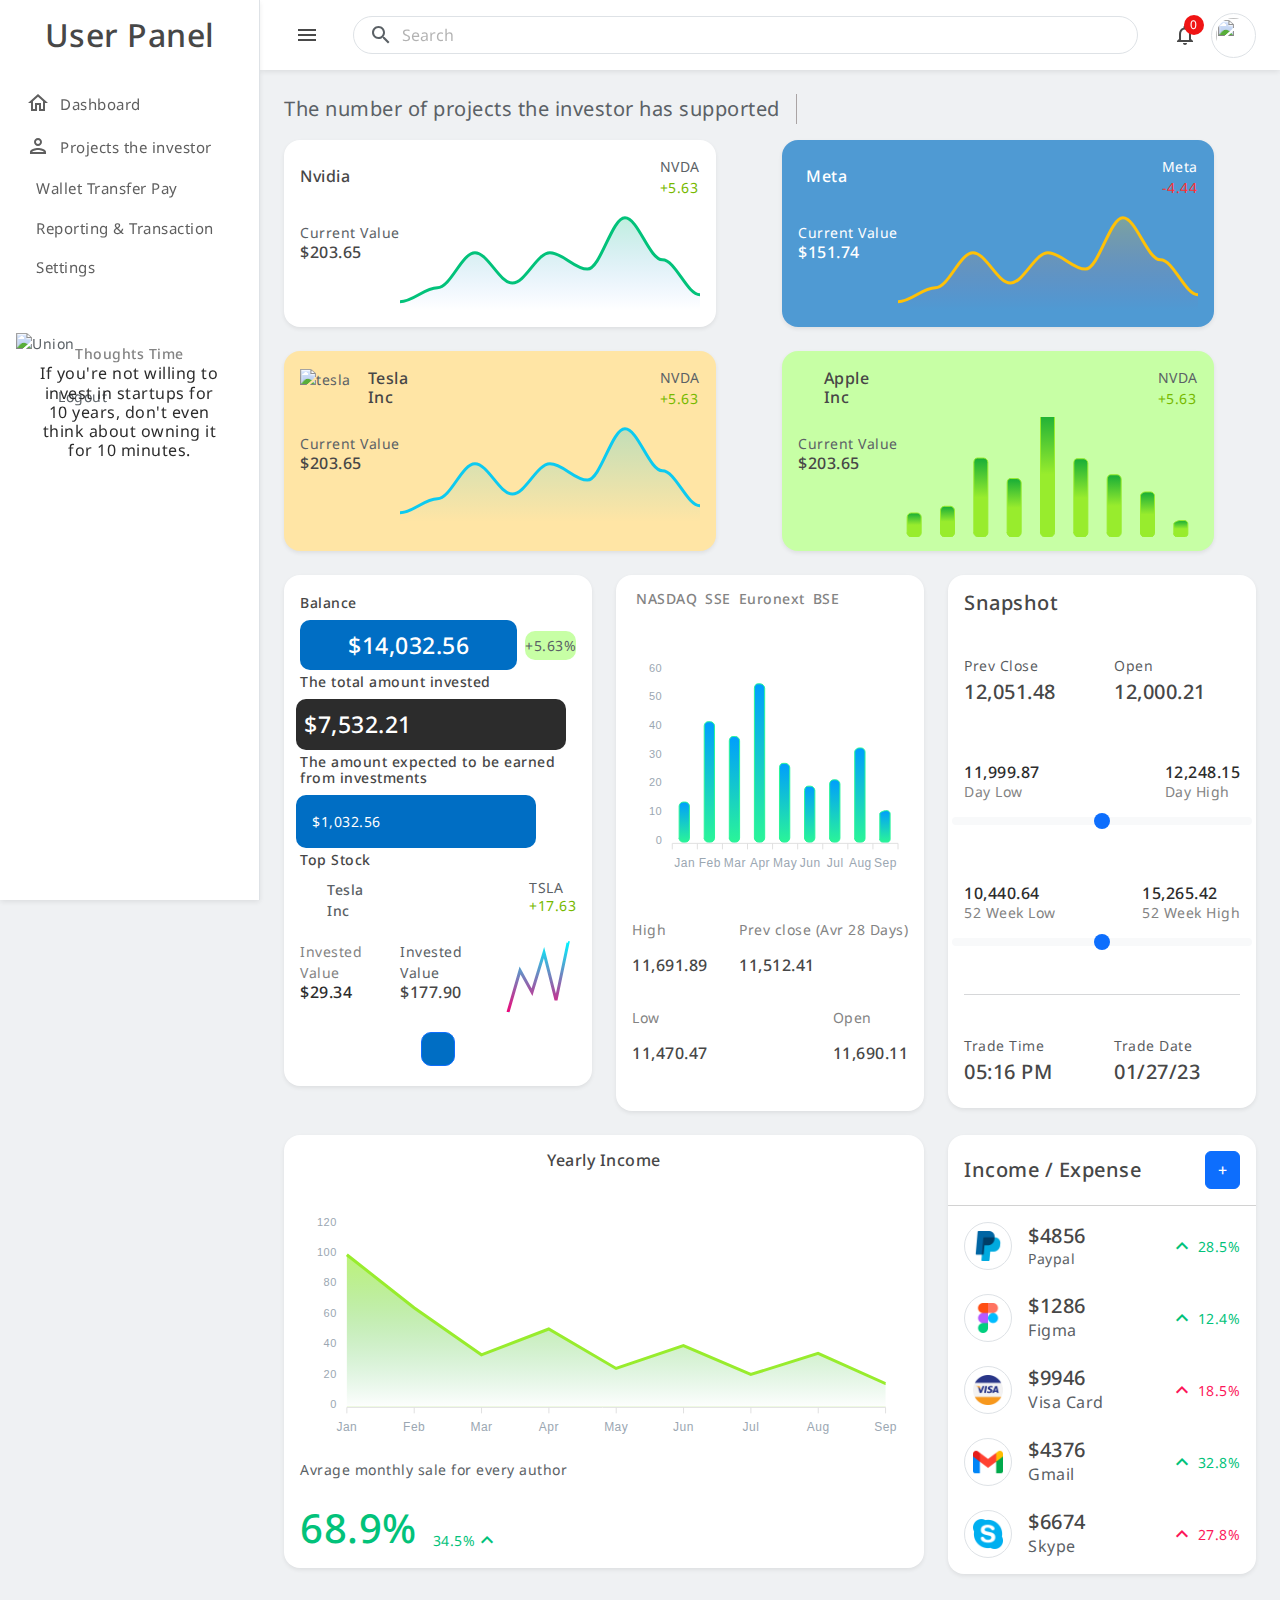
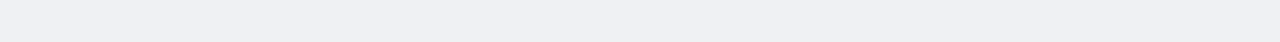
==== dash.html @ e743092b "3 pages dashbord" ====
<!doctype html>
<html lang="en" data-bs-theme="blue-theme">

<head>
  <meta charset="utf-8">
  <meta name="viewport" content="width=device-width, initial-scale=1">
  <title>Sama Bus</title>
  <!--favicon-->
  <link rel="icon" href="assets/images/sama.png" type="image/png">
  <!-- loader-->
  <link href="assets/css/pace.min.css" rel="stylesheet">
  <script src="assets/js/pace.min.js"></script>

  <!--plugins-->
  <link href="assets/plugins/perfect-scrollbar/css/perfect-scrollbar.css" rel="stylesheet">
  <link rel="stylesheet" type="text/css" href="assets/plugins/metismenu/metisMenu.min.css">
  <link rel="stylesheet" type="text/css" href="assets/plugins/metismenu/mm-vertical.css">
  <link rel="stylesheet" type="text/css" href="assets/plugins/simplebar/css/simplebar.css">
  <!--bootstrap css-->
  <link href="assets/css/bootstrap.min.css" rel="stylesheet">
  <link href="https://fonts.googleapis.com/css2?family=Noto+Sans:wght@300;400;500;600&display=swap" rel="stylesheet">
  <link href="https://fonts.googleapis.com/css?family=Material+Icons+Outlined" rel="stylesheet">
  <link rel="stylesheet" href="https://cdnjs.cloudflare.com/ajax/libs/font-awesome/6.7.1/css/all.min.css"
    integrity="sha512-5Hs3dF2AEPkpNAR7UiOHba+lRSJNeM2ECkwxUIxC1Q/FLycGTbNapWXB4tP889k5T5Ju8fs4b1P5z/iB4nMfSQ=="
    crossorigin="anonymous" referrerpolicy="no-referrer" />
 
    <!--main css-->
  <link href="assets/css/bootstrap-extended.css" rel="stylesheet">
  <link href="sass/main.css" rel="stylesheet">
  <link href="sass/dark-theme.css" rel="stylesheet">
  <link href="sass/semi-dark.css" rel="stylesheet">
  <link href="sass/bordered-theme.css" rel="stylesheet">
  <link href="sass/responsive.css" rel="stylesheet">
  <link rel="stylesheet" href="css/dash.css">

</head>

<body>

  <!--start header-->
  <header class="top-header">
    <nav class="navbar navbar-expand align-items-center gap-4">
      <div class="btn-toggle">
        <a href="javascript:;"><i class="material-icons-outlined">menu</i></a>
      </div>
      <div class="search-bar flex-grow-1">
        <div class="position-relative">
          <input class="form-control rounded-5 px-5 search-control d-lg-block d-none" type="text" placeholder="Search">
          <span
            class="material-icons-outlined position-absolute d-lg-block d-none ms-3 translate-middle-y start-0 top-50">search</span>
          <span
            class="material-icons-outlined position-absolute me-3 translate-middle-y end-0 top-50 search-close">close</span>
          <div class="search-popup p-3">
            <div class="card rounded-4 overflow-hidden">
              <div class="card-header d-lg-none">
                <div class="position-relative">
                  <input class="form-control rounded-5 px-5 mobile-search-control" type="text" placeholder="Search">
                  <span
                    class="material-icons-outlined position-absolute ms-3 translate-middle-y start-0 top-50">search</span>
                  <span
                    class="material-icons-outlined position-absolute me-3 translate-middle-y end-0 top-50 mobile-search-close">close</span>
                </div>
              </div>
              <div class="card-body search-content">
                <p class="search-title">Recent Searches</p>
                <div class="d-flex align-items-start flex-wrap gap-2 kewords-wrapper">
                  <a href="javascript:;" class="kewords"><span>Angular Template</span><i
                      class="material-icons-outlined fs-6">search</i></a>
                  <a href="javascript:;" class="kewords"><span>Dashboard</span><i
                      class="material-icons-outlined fs-6">search</i></a>
                  <a href="javascript:;" class="kewords"><span>Admin Template</span><i
                      class="material-icons-outlined fs-6">search</i></a>
                  <a href="javascript:;" class="kewords"><span>Bootstrap 5 Admin</span><i
                      class="material-icons-outlined fs-6">search</i></a>
                  <a href="javascript:;" class="kewords"><span>Html eCommerce</span><i
                      class="material-icons-outlined fs-6">search</i></a>
                  <a href="javascript:;" class="kewords"><span>Sass</span><i
                      class="material-icons-outlined fs-6">search</i></a>
                  <a href="javascript:;" class="kewords"><span>laravel 9</span><i
                      class="material-icons-outlined fs-6">search</i></a>
                </div>
                <hr>
                <p class="search-title">Tutorials</p>
                <div class="search-list d-flex flex-column gap-2">
                  <div class="search-list-item d-flex align-items-center gap-3">
                    <div class="list-icon">
                      <i class="material-icons-outlined fs-5">play_circle</i>
                    </div>
                    <div class="">
                      <h5 class="mb-0 search-list-title ">Wordpress Tutorials</h5>
                    </div>
                  </div>
                  <div class="search-list-item d-flex align-items-center gap-3">
                    <div class="list-icon">
                      <i class="material-icons-outlined fs-5">shopping_basket</i>
                    </div>
                    <div class="">
                      <h5 class="mb-0 search-list-title">eCommerce Website Tutorials</h5>
                    </div>
                  </div>

                  <div class="search-list-item d-flex align-items-center gap-3">
                    <div class="list-icon">
                      <i class="material-icons-outlined fs-5">laptop</i>
                    </div>
                    <div class="">
                      <h5 class="mb-0 search-list-title">Responsive Design</h5>
                    </div>
                  </div>
                </div>

                <hr>
                <p class="search-title">Members</p>

                <div class="search-list d-flex flex-column gap-2">
                  <div class="search-list-item d-flex align-items-center gap-3">
                    <div class="memmber-img">
                      <img src="assets/images/avatars/01.png" width="32" height="32" class="rounded-circle" alt="">
                    </div>
                    <div class="">
                      <h5 class="mb-0 search-list-title ">Andrew Stark</h5>
                    </div>
                  </div>

                  <div class="search-list-item d-flex align-items-center gap-3">
                    <div class="memmber-img">
                      <img src="assets/images/avatars/02.png" width="32" height="32" class="rounded-circle" alt="">
                    </div>
                    <div class="">
                      <h5 class="mb-0 search-list-title ">Snetro Jhonia</h5>
                    </div>
                  </div>

                  <div class="search-list-item d-flex align-items-center gap-3">
                    <div class="memmber-img">
                      <img src="assets/images/avatars/03.png" width="32" height="32" class="rounded-circle" alt="">
                    </div>
                    <div class="">
                      <h5 class="mb-0 search-list-title">Michle Clark</h5>
                    </div>
                  </div>

                </div>
              </div>
              <div class="card-footer text-center bg-transparent">
                <a href="javascript:;" class="btn w-100">See All Search Results</a>
              </div>
            </div>
          </div>
        </div>
      </div>
      <ul class="navbar-nav gap-1 nav-right-links align-items-center">
        <li class="nav-item d-lg-none mobile-search-btn">
          <a class="nav-link" href="javascript:;"><i class="material-icons-outlined">search</i></a>
        </li>

        <li class="nav-item dropdown">
          <a class="nav-link dropdown-toggle dropdown-toggle-nocaret position-relative" data-bs-auto-close="outside"
            data-bs-toggle="dropdown" href="javascript:;"><i class="material-icons-outlined">notifications</i>
            <span class="badge-notify">0</span>
          </a>
          <div class="dropdown-menu dropdown-notify dropdown-menu-end shadow">
            <div class="px-3 py-1 d-flex align-items-center justify-content-between border-bottom">
              <h5 class="notiy-title mb-0">Notifications</h5>
              <div class="dropdown">
                <button class="btn btn-secondary dropdown-toggle dropdown-toggle-nocaret option" type="button"
                  data-bs-toggle="dropdown" aria-expanded="false">
                  <span class="material-icons-outlined">
                    more_vert
                  </span>
                </button>
                <div class="dropdown-menu dropdown-option dropdown-menu-end shadow">
                  <div><a class="dropdown-item d-flex align-items-center gap-2 py-2" href="javascript:;"><i
                        class="material-icons-outlined fs-6">inventory_2</i>Archive All</a></div>
                  <div><a class="dropdown-item d-flex align-items-center gap-2 py-2" href="javascript:;"><i
                        class="material-icons-outlined fs-6">done_all</i>Mark all as read</a></div>
                  <div><a class="dropdown-item d-flex align-items-center gap-2 py-2" href="javascript:;"><i
                        class="material-icons-outlined fs-6">mic_off</i>Disable Notifications</a></div>
                  <div><a class="dropdown-item d-flex align-items-center gap-2 py-2" href="javascript:;"><i
                        class="material-icons-outlined fs-6">grade</i>What's new ?</a></div>
                  <div>
                    <hr class="dropdown-divider">
                  </div>
                  <div><a class="dropdown-item d-flex align-items-center gap-2 py-2" href="javascript:;"><i
                        class="material-icons-outlined fs-6">leaderboard</i>Reports</a></div>
                </div>
              </div>
            </div>
            <div class="notify-list">
              <div>
                <a class="dropdown-item border-bottom py-2" href="javascript:;">
                  <div class="d-flex align-items-center gap-3">
                    <div class="">
                      <img src="assets/images/avatars/01.png" class="rounded-circle" width="45" height="45" alt="">
                    </div>
                    <div class="">
                      <h5 class="notify-title">Congratulations Jhon</h5>
                      <p class="mb-0 notify-desc">Many congtars jhon. You have won the gifts.</p>
                      <p class="mb-0 notify-time">Today</p>
                    </div>
                    <div class="notify-close position-absolute end-0 me-3">
                      <i class="material-icons-outlined fs-6">close</i>
                    </div>
                  </div>
                </a>
              </div>
              <div>
                <a class="dropdown-item border-bottom py-2" href="javascript:;">
                  <div class="d-flex align-items-center gap-3">
                    <div class="user-wrapper bg-primary text-primary bg-opacity-10">
                      <span>RS</span>
                    </div>
                    <div class="">
                      <h5 class="notify-title">New Account Created</h5>
                      <p class="mb-0 notify-desc">From USA an user has registered.</p>
                      <p class="mb-0 notify-time">Yesterday</p>
                    </div>
                    <div class="notify-close position-absolute end-0 me-3">
                      <i class="material-icons-outlined fs-6">close</i>
                    </div>
                  </div>
                </a>
              </div>
              <div>
                <a class="dropdown-item border-bottom py-2" href="javascript:;">
                  <div class="d-flex align-items-center gap-3">
                    <div class="">
                      <img src="assets/images/apps/13.png" class="rounded-circle" width="45" height="45" alt="">
                    </div>
                    <div class="">
                      <h5 class="notify-title">Payment Recived</h5>
                      <p class="mb-0 notify-desc">New payment recived successfully</p>
                      <p class="mb-0 notify-time">1d ago</p>
                    </div>
                    <div class="notify-close position-absolute end-0 me-3">
                      <i class="material-icons-outlined fs-6">close</i>
                    </div>
                  </div>
                </a>
              </div>
              <div>
                <a class="dropdown-item border-bottom py-2" href="javascript:;">
                  <div class="d-flex align-items-center gap-3">
                    <div class="">
                      <img src="assets/images/apps/14.png" class="rounded-circle" width="45" height="45" alt="">
                    </div>
                    <div class="">
                      <h5 class="notify-title">New Order Recived</h5>
                      <p class="mb-0 notify-desc">Recived new order from michle</p>
                      <p class="mb-0 notify-time">2:15 AM</p>
                    </div>
                    <div class="notify-close position-absolute end-0 me-3">
                      <i class="material-icons-outlined fs-6">close</i>
                    </div>
                  </div>
                </a>
              </div>
              <div>
                <a class="dropdown-item border-bottom py-2" href="javascript:;">
                  <div class="d-flex align-items-center gap-3">
                    <div class="">
                      <img src="assets/images/avatars/06.png" class="rounded-circle" width="45" height="45" alt="">
                    </div>
                    <div class="">
                      <h5 class="notify-title">Congratulations Jhon</h5>
                      <p class="mb-0 notify-desc">Many congtars jhon. You have won the gifts.</p>
                      <p class="mb-0 notify-time">Today</p>
                    </div>
                    <div class="notify-close position-absolute end-0 me-3">
                      <i class="material-icons-outlined fs-6">close</i>
                    </div>
                  </div>
                </a>
              </div>
              <div>
                <a class="dropdown-item py-2" href="javascript:;">
                  <div class="d-flex align-items-center gap-3">
                    <div class="user-wrapper bg-danger text-danger bg-opacity-10">
                      <span>PK</span>
                    </div>
                    <div class="">
                      <h5 class="notify-title">New Account Created</h5>
                      <p class="mb-0 notify-desc">From USA an user has registered.</p>
                      <p class="mb-0 notify-time">Yesterday</p>
                    </div>
                    <div class="notify-close position-absolute end-0 me-3">
                      <i class="material-icons-outlined fs-6">close</i>
                    </div>
                  </div>
                </a>
              </div>
            </div>
          </div>
        </li>
        <li class="nav-item dropdown">
          <a href="javascrpt:;" class="dropdown-toggle dropdown-toggle-nocaret" data-bs-toggle="dropdown">
            <img src="images/Ellipse 40.svg" class="rounded-circle p-1 border" width="45" height="45" alt="">
          </a>
          <div class="dropdown-menu dropdown-user dropdown-menu-end shadow">
            <a class="dropdown-item  gap-2 py-2" href="javascript:;">
              <div class="text-center">
                <img src="images/Ellipse 40.svg" class="rounded-circle p-1 shadow mb-3" width="90" height="90" alt="">
                <h5 class="user-name mb-0 fw-bold">Sama Bus</h5>
              </div>
            </a>
            <hr class="dropdown-divider">
            <a class="dropdown-item d-flex align-items-center gap-2 py-2" href="user-profile.html"><i
                class="material-icons-outlined">person_outline</i>Profile</a>
            <a class="dropdown-item d-flex align-items-center gap-2 py-2" href="javascript:;"><i
                class="material-icons-outlined">local_bar</i>Setting</a>
            <hr class="dropdown-divider">
            <a class="dropdown-item d-flex align-items-center gap-2 py-2" href="javascript:;"><i
                class="material-icons-outlined">power_settings_new</i>Logout</a>
          </div>
        </li>
      </ul>

    </nav>
  </header>
  <!--end top header-->


  <!--start sidebar-->
  <aside class="sidebar-wrapper" data-simplebar="true">
    <div class="sidebar-header">
      <!-- <div class="logo-icon">
        <img src="assets/images/logo-icon.png" class="logo-img" alt="">
      </div> -->
      <div class="logo-name flex-grow-1 text-center fw-bold">
        <h2 class="mb-0">User Panel</h2>
      </div>
      <div class="sidebar-close">
        <span class="material-icons-outlined">close</span>
      </div>
    </div>
    <div class="sidebar-nav">
      <!--navigation-->
      <ul class="metismenu" id="sidenav">
        <li>
          <a href="index2.html">
            <div class="parent-icon"><i class="material-icons-outlined">home</i>
            </div>
            <div class="menu-title">Dashboard</div>
          </a>
        </li>
        <li>
          <a href="user-profile.html">
            <div class="parent-icon"><i class="material-icons-outlined">person</i>
            </div>
            <div class="menu-title">Projects the investor</div>
          </a>
        </li>
        <li>
          <a href="table-datatable.html">
            <div class="parent-icon"><i class="fa-solid fa-money-bill-trend-up"></i>
            </div>
            <div class="menu-title">Wallet Transfer Pay</div>
          </a>
        </li>
       
        <li>
          <a href="Startup.html">
            <div class="parent-icon"><i class="fa-solid fa-code-pull-request"></i>
            </div>
            <div class="menu-title">Reporting & Transaction</div>
          </a>
        </li>
        <li>
          <a href="startup-additional.html">
            <div class="parent-icon"><i class="fa-solid fa-hand-holding-dollar"></i>
            </div>
            <div class="menu-title">Settings</div>
          </a>
        </li>
      </ul>
      <!--end navigation-->
    </div>
    <div class="p-3 my-3 position-relative">
    <img src="images/Union.svg" width="100%" alt="Union">
    <img class="icon-container" src="images/Icon Container.svg" width="75%" alt="">
    <div class="p-container text-center">
    <p style="color: #838383;" class="m-0 ">Thoughts Time</p>
    <h6 style="color: #2C2C2C;" >If you're not willing to invest in startups for 10 years, don't even think about owning it for 10 minutes.</h6>
    </div>
    </div>

    <div class="d-flex align-items-center mx-4">
      <img src="images/logout.svg" width="30px" alt="">
      <p class="m-0 mx-1">Logout</p>
    </div>
  </aside>
  <!--end sidebar-->


  <main class="main-wrapper">
    <div class="main-content">
      
      <div class="page-breadcrumb d-none d-sm-flex align-items-center mb-3">
        <div class="breadcrumb-title pe-3">The number of projects the investor has supported </div>
      </div>
     
      <div class="row">
        
        <div class="col-12 col-lg-6 col-xxl-3 d-flex">
          <div style="max-height: 200px;" class="card rounded-4">
            <div class="card-body">
              <div class="d-flex justify-content-between align-items-center gap-3 mb-2">
                <div class="d-flex cart-content ">
                  <img src="images/nadivdi.svg" width="100%" alt="">
                  <h6 class="mb-0">Nvidia</h6>
                </div>
                <div class="">
                 <p class="m-0">NVDA</p>
                  <p class="m-0" style="color: #77B900;" >+5.63</p>
                </div>
              </div>
              <div class="d-flex justify-content-between align-content-center">
                <div class="mt-3">
                  <p class="m-0">Current Value</p>
                  <h6>$203.65</h6>
                </div>
                <div id="chart1"></div>
              </div>
              
             
            </div>
          </div>
        </div>
        <div class="col-12 col-lg-6 col-xxl-3 d-flex">
          <div style="max-height: 200px; background-color:#006EC4AB;" class="card rounded-4">
            <div class="card-body">
              <div class="d-flex justify-content-between align-items-center gap-3 mb-2">
                <div class="d-flex cart-content">
                  <img src="images/meta1.svg" width="100%" alt="">
                  <h6 class="mx-2 my-0 text-white">Meta</h6>
                </div>
                <div class="">
                 <p class="m-0 text-white">Meta</p>
                  <p class="m-0" style="color: #FF2F2F;" >-4.44</p>
                </div>
              </div>
              <div class="d-flex justify-content-between align-content-center">
                <div class="mt-3 text-white">
                  <p class="m-0">Current Value</p>
                  <h6 class="text-white">$151.74</h6>
                </div>
                <div id="chart2"></div>
              </div>
              
             
            </div>
          </div>
        </div>
        <div class="col-12 col-lg-6 col-xxl-3 d-flex">
          <div style="max-height: 200px; background-color:#FFE5A5;" class="card rounded-4">
            <div class="card-body">
              <div class="d-flex justify-content-between align-items-center gap-3 mb-2">
                <div class="d-flex cart-content">
                  <img src="images/tesla.svg" width="50%" alt="tesla">
                  <h6 class="mb-0 mx-2">Tesla Inc</h6>
                </div>
                <div class="">
                 <p class="m-0">NVDA</p>
                  <p class="m-0" style="color: #77B900;" >+5.63</p>
                </div>
              </div>
              <div class="d-flex justify-content-between align-content-center">
                <div class="mt-3">
                  <p class="m-0">Current Value</p>
                  <h6>$203.65</h6>
                </div>
                <div id="chart3"></div>
              </div>
              
             
            </div>
          </div>
        </div>
        <div class="col-12 col-lg-6 col-xxl-3 d-flex">
            <div style="max-height: 200px; background-color:#C7FFA5;" class="card rounded-4">
            <div class="card-body">
              <div class="d-flex justify-content-between align-items-center gap-3 mb-2">
                <div class="d-flex cart-content">
                  <img src="images/391px-Apple_logo_black 1.svg" width="25%" alt="">
                  <h6 class="mb-0 mx-2">Apple Inc</h6>
                </div>
                <div class="">
                 <p class="m-0">NVDA</p>
                  <p class="m-0" style="color: #77B900;" >+5.63</p>
                </div>
              </div>
              <div class="d-flex justify-content-between align-content-center">
                <div class="mt-3">
                  <p class="m-0">Current Value</p>
                  <h6>$203.65</h6>
                </div>
                <div id="chart4"></div>
              </div>
              
             
            </div>
          </div>
        </div>

      </div>

      <div class="row">
        <div class="col-lg-4 col-md-4 col-sm-12">
          <div class="card w-100 rounded-4">
            <div class="p-3 bg-transparent">
              <div class="">
                <div class="amount">
                  <h5 class="mb-2">Balance</h5>
                </div>
                <div class="row">
                  <div class="d-flex justify-content-between align-items-center">
                    <div class="balance-content">
                      <p class="text-white m-0 px-5 py-2">$14,032.56</p>
                    </div>
                    <div class="balance-rating">
                      <p class="m-0 py-1 ">+5.63%</p>
                    </div>
  
                  </div>
                </div>
               
                
              </div>
              <div class="">
                <div class="amount">
                  <h5 class="mb-2">The total amount invested</h5>
                </div>
                <div class="row">
                  <div class="invest-content p-2 mx-2">
                    <p class="m-0">$7,532.21</p>
                  </div>
  
                  </div>
                </div>
                <div class="">
                  <div class="amount">
                    <h5 class="mb-2">The amount expected to be earned from investments</h5>
                  </div>
                  <div class="row">
                    <div class="amount-content p-3 mx-2">
                      <p class="m-0">$1,032.56</p>
                    </div>
    
                    </div>
                  </div>
               
                <div class="">
                  <div class="amount">
                    <h5 class="mb-2">Top Stock</h5>
                  </div>
                  <div class="row">
                    <div class="d-flex justify-content-between align-items-center">
                      <div class="tesla d-flex justify-content-center align-items-center">
                        <img src="images/tesla-motors-1 1.svg" width="75%" alt="">
                        <p class="m-0">Tesla Inc</p>
                      </div>
    
                      <div class="tesla-content">
                        <p class="m-0">TSLA</p>
                        <h6>+17.63</h6>
    
                      </div>
                    </div>
                  
    
                    </div>
                  </div>

                  <div class="">
                    <div class="row align-items-center">
                      <div class="col-md-4">
                        <div class="Invested-Value">
                          <p class="m-0">Invested Value</p>
                          <h6>$29.34</h6>
                        </div>
                      </div>
                      <div class="col-md-4">
                        <div class="" >
                          <p class="m-0">Invested Value</p>
                          <h6>$177.90</h6>

                        </div>
                      </div>
                      <div class="col-md-4">
                        <div id="chart9"></div>
                      </div>
                      
                      </div>
                      <div class="d-flex justify-content-center my-1">
                        <button class="btn btn-primary p-3" style="background-color: #006EC4; border-radius: 10px;">
                          <i class="fa fa-chevron-down text-white"></i>
                        </button>
                      </div>
                    </div>
                
              </div>
              
               
                
              </div>
             
            </div>

            <div class="col-lg-4 col-md-4 col-sm-12">
              <div class="card overflow-hidden w-100 rounded-4">
                <div class="card-body">
                  <div class="d-flex  NASDAQ-content ">
                    <h6 class="mx-1">NASDAQ</h6>
                    <h6 class="mx-1">SSE</h6>
                    <h6 class="mx-1">Euronext</h6>
                    <h6 class="mx-1">BSE</h6>
                  </div>
                  <div class="mt-4" id="chart12"></div>
                  <div class="row my-4">
                    <div class="d-flex justify-content-between align-items-center  ">
                      <div class="Prev-close">
                        <p>High</p>
                        <h6>11,691.89</h6>
                      </div>
                      <div class="Prev-close">
                        <p>Prev close (Avr 28 Days)</p>
                        <h6>11,512.41</h6>
                      </div>
                    </div>
                     
                  </div>
                  <div class="row mb-4">
                    <div class="d-flex justify-content-between align-items-center  ">
                      <div class="Prev-close">
                        <p>Low</p>
                        <h6>11,470.47</h6>
                      </div>
                      <div class="Prev-close">
                        <p>Open</p>
                        <h6>11,690.11</h6>
                      </div>
                    </div>
                     
                  </div>
                </div>
              </div>
            </div>
            <div class="col-lg-4 col-md-4 col-sm-12">
              <div class="card p-3 rounded-4 shadow-sm ">
                <h5 class="mb-3">Snapshot</h5>
            
                <div class="row my-4">
                  <div class="col">
                    <p class="mb-1 text-muted">Prev Close</p>
                    <h5>12,051.48</h5>
                  </div>
                  <div class="col">
                    <p class="mb-1 text-muted">Open</p>
                    <h5>12,000.21</h5>
                  </div>
                </div>
            
                <div class="row my-4">
                  <div class="d-flex justify-content-between align-items-center  ">
                    <div class="Day-rating">
                      <p>11,999.87</p>
                      <h6>Day Low</h6>
                    </div>
                    <div class="Day-rating">
                      <p>12,248.15</p>
                      <h6>Day High</h6>
                    </div>
                  </div>
                  <input type="range" class="form-range" id="customRange1">
                </div>
                <div class="row my-4">
                  <div class="d-flex justify-content-between align-items-center  ">
                    <div class="Day-rating">
                      <p>10,440.64</p>
                      <h6>52 Week Low</h6>
                    </div>
                    <div class="Day-rating">
                      <p>15,265.42</p>
                      <h6>52 Week High </h6>
                    </div>
                  </div>
                  <input type="range" class="form-range" id="customRange1">
                   
                </div>

                <hr>
               
                <div class="row mt-4">
                  <div class="col">
                    <p class="mb-1 text-muted">Trade Time</p>
                    <h5>05:16 PM</h5>
                  </div>
                  <div class="col">
                    <p class="mb-1 text-muted">Trade Date</p>
                    <h5>01/27/23</h5>
                  </div>
                </div>
              </div>
            </div>
            
          </div>
       
      

      <div class="row"> 

        <div class="col-lg-8 col-md-8 col-sm-12">
          <div class="card overflow-hidden w-100 rounded-4">
            <div class="card-body">
              <div class="text-center">
                <h6 class="mb-0">Yearly Income</h6>
              </div>
              <div class="mt-4" id="chart14"></div>
              <p>Avrage monthly sale for every author</p>
              <div class="d-flex align-items-center gap-3 mt-4">
                <div class="">
                  <h1 class="mb-0 text-success">68.9%</h1>
                </div>
                <div class="d-flex align-items-center align-self-end">
                  <p class="mb-0 text-success">34.5%</p>
                  <span class="material-icons-outlined text-success">expand_less</span>
                </div>
              </div>
            </div>
          </div>
        </div>
        <div class="col-lg-4 col-md-4 col-sm-12">
          <div class="card w-100 rounded-4">
            <div class="card-header p-3 bg-transparent">
              <div class="d-flex align-items-center justify-content-between">
                <div class="">
                  <h5 class="mb-0">Income / Expense</h5>
                </div>
                
                <div>
                  <button class="btn btn-primary">+</button>
                </div>
              </div>
            </div>
            <div class="card-body">
              <div class="payments-list">
                <div class="d-flex flex-column gap-4">
                  <div class="d-flex align-items-center gap-3">
                    <div class="wh-48 d-flex align-items-center justify-content-center rounded-circle border">
                      <img src="assets/images/apps/11.png" width="30" alt="">
                    </div>
                    <div class="flex-grow-1">
                      <h5 class="mb-0">$4856</h5>
                      <p class="mb-0">Paypal</p>
                    </div>
                    <div class="d-flex align-items-center gap-1 text-success">
                      <span class="material-icons-outlined">expand_less</span>
                      <span>28.5%</span>
                    </div>
                  </div>

                  <div class="d-flex align-items-center gap-3">
                    <div class="wh-48 d-flex align-items-center justify-content-center rounded-circle border">
                      <img src="assets/images/apps/10.png" width="30" alt="">
                    </div>
                    <div class="flex-grow-1">
                      <h5 class="mb-0">$1286</h5>
                      <p class="mb-0 fs-6">Figma </p>
                    </div>
                    <div class="d-flex align-items-center gap-1 text-success">
                      <span class="material-icons-outlined">expand_less</span>
                      <span>12.4%</span>
                    </div>
                  </div>
                  <div class="d-flex align-items-center gap-3">
                    <div class="wh-48 d-flex align-items-center justify-content-center rounded-circle border">
                      <img src="assets/images/apps/13.png" width="30" alt="">
                    </div>
                    <div class="flex-grow-1">
                      <h5 class="mb-0">$9946</h5>
                      <p class="mb-0 fs-6">Visa Card</p>
                    </div>
                    <div class="d-flex align-items-center gap-1 text-danger">
                      <span class="material-icons-outlined">expand_less</span>
                      <span>18.5%</span>
                    </div>
                  </div>
                  <div class="d-flex align-items-center gap-3">
                    <div class="wh-48 d-flex align-items-center justify-content-center rounded-circle border">
                      <img src="assets/images/apps/01.png" width="30" alt="">
                    </div>
                    <div class="flex-grow-1">
                      <h5 class="mb-0">$4376</h5>
                      <p class="mb-0 fs-6">Gmail</p>
                    </div>
                    <div class="d-flex align-items-center gap-1 text-success">
                      <span class="material-icons-outlined">expand_less</span>
                      <span>32.8%</span>
                    </div>
                  </div>
                  <div class="d-flex align-items-center gap-3">
                    <div class="wh-48 d-flex align-items-center justify-content-center rounded-circle border">
                      <img src="assets/images/apps/02.png" width="30" alt="">
                    </div>
                    <div class="flex-grow-1">
                      <h5 class="mb-0">$6674</h5>
                      <p class="mb-0 fs-6">Skype</p>
                    </div>
                    <div class="d-flex align-items-center gap-1 text-danger">
                      <span class="material-icons-outlined">expand_less</span>
                      <span>27.8%</span>
                    </div>
                  </div>
                 
                </div>
              </div>
            </div>
          </div>
        </div>

        

      </div>

     

     


    </div>
  </main>


  <!--bootstrap js-->
  <script src="assets/js/bootstrap.bundle.min.js"></script>

  <!--plugins-->
  <script src="assets/js/jquery.min.js"></script>
  <!--plugins-->
  <script src="assets/plugins/perfect-scrollbar/js/perfect-scrollbar.js"></script>
  <script src="assets/plugins/metismenu/metisMenu.min.js"></script>
  <script src="assets/plugins/apexchart/apexcharts.min.js"></script>
  <script src="assets/plugins/peity/jquery.peity.min.js"></script>
  <script src="assets/plugins/chartjs/js/chart.js"></script>
  <script src="assets/plugins/chartjs/js/chartjs-custom.js"></script>
  <script src="assets/plugins/simplebar/js/simplebar.min.js"></script>
  <script>
    $(".data-attributes span").peity("donut")
  </script>

  <script src="assets/js/data-widgets.js"></script>
  <script src="assets/js/main.js"></script>


</body>

</html>
---- assets/plugins/perfect-scrollbar/css/perfect-scrollbar.css ----
.ps{overflow:hidden!important;overflow-anchor:none;-ms-overflow-style:none;touch-action:auto;-ms-touch-action:auto}.ps__rail-x{display:none;opacity:0;transition:background-color .2s linear,opacity .2s linear;-webkit-transition:background-color .2s linear,opacity .2s linear;height:15px;bottom:0;position:absolute}.ps__rail-y{display:none;opacity:0;transition:background-color .2s linear,opacity .2s linear;-webkit-transition:background-color .2s linear,opacity .2s linear;width:15px;right:0;position:absolute}.ps--active-x>.ps__rail-x,.ps--active-y>.ps__rail-y{display:block;background-color:transparent}.ps--focus>.ps__rail-x,.ps--focus>.ps__rail-y,.ps--scrolling-x>.ps__rail-x,.ps--scrolling-y>.ps__rail-y,.ps:hover>.ps__rail-x,.ps:hover>.ps__rail-y{opacity:.6}.ps .ps__rail-x.ps--clicking,.ps .ps__rail-x:focus,.ps .ps__rail-x:hover,.ps .ps__rail-y.ps--clicking,.ps .ps__rail-y:focus,.ps .ps__rail-y:hover{background-color:#eee;opacity:.9}.ps__thumb-x{background-color:#aaa;border-radius:6px;transition:background-color .2s linear,height .2s ease-in-out;-webkit-transition:background-color .2s linear,height .2s ease-in-out;height:6px;bottom:2px;position:absolute}.ps__thumb-y{background-color:#aaa;border-radius:6px;transition:background-color .2s linear,width .2s ease-in-out;-webkit-transition:background-color .2s linear,width .2s ease-in-out;width:6px;right:2px;position:absolute}.ps__rail-x.ps--clicking .ps__thumb-x,.ps__rail-x:focus>.ps__thumb-x,.ps__rail-x:hover>.ps__thumb-x{background-color:#999;height:11px}.ps__rail-y.ps--clicking .ps__thumb-y,.ps__rail-y:focus>.ps__thumb-y,.ps__rail-y:hover>.ps__thumb-y{background-color:#999;width:11px}@supports (-ms-overflow-style:none){.ps{overflow:auto!important}}@media screen and (-ms-high-contrast:active),(-ms-high-contrast:none){.ps{overflow:auto!important}}
---- assets/plugins/metismenu/metisMenu.min.css ----
﻿/*!
* metismenu https://github.com/onokumus/metismenu#readme
* A collapsible jQuery menu plugin
* @version 3.0.6
* @author Osman Nuri Okumus <onokumus@gmail.com> (https://github.com/onokumus)
* @license: MIT
*/.metismenu .arrow{float:right;line-height:1.42857}*[dir=rtl] .metismenu .arrow{float:left}.metismenu .glyphicon.arrow:before{content:""}.metismenu .mm-active>a>.glyphicon.arrow:before{content:""}.metismenu .fa.arrow:before{content:""}.metismenu .mm-active>a>.fa.arrow:before{content:""}.metismenu .ion.arrow:before{content:""}.metismenu .mm-active>a>.ion.arrow:before{content:""}.metismenu .plus-times{float:right}*[dir=rtl] .metismenu .plus-times{float:left}.metismenu .fa.plus-times:before{content:""}.metismenu .mm-active>a>.fa.plus-times{transform:rotate(45deg)}.metismenu .plus-minus{float:right}*[dir=rtl] .metismenu .plus-minus{float:left}.metismenu .fa.plus-minus:before{content:""}.metismenu .mm-active>a>.fa.plus-minus:before{content:""}.metismenu .mm-collapse:not(.mm-show){display:none}.metismenu .mm-collapsing{position:relative;height:0;overflow:hidden;transition-timing-function:ease;transition-duration:.35s;transition-property:height,visibility}.metismenu .has-arrow{position:relative}.metismenu .has-arrow::after{position:absolute;content:"";width:.5em;height:.5em;border-width:1px 0 0 1px;border-style:solid;border-color:initial;right:1em;transform:rotate(-45deg) translate(0, -50%);transform-origin:top;top:50%;transition:all .3s ease-out}*[dir=rtl] .metismenu .has-arrow::after{right:auto;left:1em;transform:rotate(135deg) translate(0, -50%)}.metismenu .mm-active>.has-arrow::after,.metismenu .has-arrow[aria-expanded=true]::after{transform:rotate(-135deg) translate(0, -50%)}*[dir=rtl] .metismenu .mm-active>.has-arrow::after,*[dir=rtl] .metismenu .has-arrow[aria-expanded=true]::after{transform:rotate(225deg) translate(0, -50%)}/*# sourceMappingURL=metisMenu.min.css.map */
---- assets/plugins/metismenu/mm-vertical.css ----
.sidebar-nav ul {
  padding: 0;
  margin: 0;
  list-style: none;
}

.sidebar-nav .metismenu {
  display: flex;
  flex-direction: column;
}

.sidebar-nav .metismenu li + li {
  margin-top: 5px;
}

.sidebar-nav .metismenu li:first-child {
  margin-top: 5px;
}
.sidebar-nav .metismenu li:last-child {
  margin-bottom: 5px;
}

.sidebar-nav .metismenu > li {
  display: flex;
  flex-direction: column;
  position: relative;
}
.sidebar-nav .metismenu a {
  position: relative;
  display: block;
  padding: 13px 15px;
  color: #212529;
  transition: all 0.3s ease-out;
  text-decoration: none;
}

.sidebar-nav .metismenu ul a {
  padding: 10px 15px 10px 30px;
}

.sidebar-nav .metismenu ul ul a {
  padding: 10px 15px 10px 45px;
}

.sidebar-nav .metismenu a:hover,
.sidebar-nav .metismenu a:focus,
.sidebar-nav .metismenu a:active,
.sidebar-nav .metismenu .mm-active > a {
  color: #0c63e4;
  text-decoration: none;
}

.sidebar-nav .metismenu .mm-active > a {
  background: #e7f1ff;
  border-radius: 3px;
}
---- assets/plugins/simplebar/css/simplebar.css ----
[data-simplebar]{position:relative;flex-direction:column;flex-wrap:wrap;justify-content:flex-start;align-content:flex-start;align-items:flex-start}.simplebar-wrapper{overflow:hidden;width:inherit;height:inherit;max-width:inherit;max-height:inherit}.simplebar-mask{direction:inherit;position:absolute;overflow:hidden;padding:0;margin:0;left:0;top:0;bottom:0;right:0;width:auto!important;height:auto!important;z-index:0}.simplebar-offset{direction:inherit!important;box-sizing:inherit!important;resize:none!important;position:absolute;top:0;left:0;bottom:0;right:0;padding:0;margin:0;-webkit-overflow-scrolling:touch}.simplebar-content-wrapper{direction:inherit;box-sizing:border-box!important;position:relative;display:block;height:100%;width:auto;visibility:visible;max-width:100%;max-height:100%;scrollbar-width:none;-ms-overflow-style:none}.simplebar-content-wrapper::-webkit-scrollbar,.simplebar-hide-scrollbar::-webkit-scrollbar{width:0;height:0}.simplebar-content:after,.simplebar-content:before{content:' ';display:table}.simplebar-placeholder{max-height:100%;max-width:100%;width:100%;pointer-events:none}.simplebar-height-auto-observer-wrapper{box-sizing:inherit!important;height:100%;width:100%;max-width:1px;position:relative;float:left;max-height:1px;overflow:hidden;z-index:-1;padding:0;margin:0;pointer-events:none;flex-grow:inherit;flex-shrink:0;flex-basis:0}.simplebar-height-auto-observer{box-sizing:inherit;display:block;opacity:0;position:absolute;top:0;left:0;height:1000%;width:1000%;min-height:1px;min-width:1px;overflow:hidden;pointer-events:none;z-index:-1}.simplebar-track{z-index:1;position:absolute;right:0;bottom:0;pointer-events:none;overflow:hidden}[data-simplebar].simplebar-dragging .simplebar-content{pointer-events:none;user-select:none;-webkit-user-select:none}[data-simplebar].simplebar-dragging .simplebar-track{pointer-events:all}.simplebar-scrollbar{position:absolute;left:0;right:0;top:60px;min-height:10px}.simplebar-scrollbar:before{position:absolute;content:'';background:#000;border-radius:7px;left:2px;right:2px;opacity:0;transition:opacity .2s linear}.simplebar-scrollbar.simplebar-visible:before{opacity:.5;transition:opacity 0s linear}.simplebar-track.simplebar-vertical{top:0;width:11px}.simplebar-track.simplebar-vertical .simplebar-scrollbar:before{top:2px;bottom:2px}.simplebar-track.simplebar-horizontal{left:0;height:11px}.simplebar-track.simplebar-horizontal .simplebar-scrollbar:before{height:100%;left:2px;right:2px}.simplebar-track.simplebar-horizontal .simplebar-scrollbar{right:auto;left:0;top:2px;height:7px;min-height:0;min-width:10px;width:auto}[data-simplebar-direction=rtl] .simplebar-track.simplebar-vertical{right:auto;left:0}.hs-dummy-scrollbar-size{direction:rtl;position:fixed;opacity:0;visibility:hidden;height:500px;width:500px;overflow-y:hidden;overflow-x:scroll}.simplebar-hide-scrollbar{position:fixed;left:0;visibility:hidden;overflow-y:scroll;scrollbar-width:none;-ms-overflow-style:none}
---- sass/main.css ----
/*
Template Name: Maxton Admin
Author: codervent
Email: codervent@gmail.com
File: main.scss

Table of Index 

  --Genral
  --aligns
  --dropdown animation
  --header
  --mini sidebar
  --main content
  --page footer
  --Metis Menu
  --order offcanvas
  --utilities
  --alerts
  --authentication
  --switcher

*/
/* Genral*/
@import url("https://cdn.jsdelivr.net/npm/bootstrap-icons@1.11.1/font/bootstrap-icons.css");
body {
  position: relative;
  font-size: 14px;
  font-family: "Noto Sans", sans-serif;
  letter-spacing: 0.5px;
  background-color: #eff1f3;
}

a {
  text-decoration: none;
}

input::-moz-placeholder {
  color: #000 !important;
  opacity: 0.3 !important;
}

input::placeholder {
  color: #000 !important;
  opacity: 0.3 !important;
}

/* aligns */
/* dropdown animation */
@keyframes animdropdown {
  from {
    transform: translate3d(0, 6px, 0);
    opacity: 0;
  }
  to {
    transform: translate3d(0, 0, 0);
    opacity: 1;
  }
}
/*header*/
.top-header .navbar {
  background-color: #ffffff;
  height: 70px;
  position: fixed;
  left: 260px;
  right: 0;
  top: 0;
  padding: 0 1.5rem;
  z-index: 10;
  transition: ease-out 0.3s;
  box-shadow: 0 2px 6px 0 rgba(0, 0, 0, 0.044), 0 2px 6px 0 rgba(0, 0, 0, 0.049);
}
.top-header .navbar .search-bar {
  width: auto;
  cursor: pointer;
}
.top-header .navbar .search-bar .search-control:focus, .top-header .navbar .search-bar .mobile-search-control:focus {
  box-shadow: none;
  border: 1px solid var(--bs-border-color);
}
.top-header .navbar .search-bar .search-close {
  display: none;
}
.top-header .navbar .search-bar .search-popup {
  display: none;
  position: absolute;
  width: auto;
  height: auto;
  top: 54px;
  left: 0;
  right: 0;
  background-color: #ffffff;
  border-radius: 1rem;
  box-shadow: 0 0.5rem 1rem rgba(0, 0, 0, 0.15);
  animation: 0.6s cubic-bezier(0.25, 0.8, 0.25, 1) 0s normal forwards 1 animdropdown;
}
.top-header .navbar .search-bar .search-popup .card {
  border: 1px solid #dee2e6;
  box-shadow: none;
  margin-bottom: 0;
}
.top-header .navbar .search-bar .search-popup .search-content {
  position: relative;
  height: 24.3rem;
}
.top-header .navbar .search-bar .search-popup .search-title {
  font-size: 13px;
  font-weight: 500;
  text-transform: uppercase;
  color: #939aa0;
  margin-bottom: 1rem;
}
.top-header .navbar .search-bar .search-popup .kewords {
  font-size: 12.5px;
  font-weight: 500;
  color: #606060;
  padding: 0.4rem 0.7rem;
  background-color: #f3f3f3;
  border-radius: 2rem;
  display: flex;
  align-items: center;
  justify-content: center;
  transition: 0.2s cubic-bezier(0.075, 0.82, 0.165, 1);
  gap: 0.5rem;
}
.top-header .navbar .search-bar .search-popup .kewords:hover {
  color: #efefef;
  background-color: #28292d;
}
.top-header .navbar .search-bar .search-popup .search-list-item {
  padding: 0.4rem 0.7rem;
  border-radius: 0.25rem;
  transition: 0.2s cubic-bezier(0.075, 0.82, 0.165, 1);
}
.top-header .navbar .search-bar .search-popup .search-list-item:hover {
  color: #3a3a3a;
  background-color: #f8f8f8;
}
.top-header .navbar .search-bar .search-popup .search-list-item .list-icon {
  display: flex;
  align-items: center;
  justify-content: center;
  width: 32px;
  height: 32px;
  border-radius: 50%;
  background-color: #edecec;
}
.top-header .navbar .search-bar .search-popup .search-list-item .search-list-title {
  font-size: 14px;
}
.top-header .navbar .nav-item {
  height: 70px;
  display: flex;
  align-items: center;
}
.top-header .navbar .nav-item .mega-menu {
  width: 100%;
  height: -moz-fit-content;
  height: fit-content;
  background-color: #ffffff;
  border-radius: 0%;
}
.top-header .navbar .nav-item .mega-menu::after {
  display: none;
}
.top-header .navbar .nav-item .mega-menu .mega-menu-icon {
  display: flex;
  align-items: center;
  justify-content: center;
  width: 45px;
  height: 45px;
  border-radius: 50%;
  background-color: #f8f8f8;
}
.top-header .navbar .nav-item .mega-menu .card {
  cursor: pointer;
  transition: 0.2s all;
}
.top-header .navbar .nav-item .mega-menu .card:hover {
  background-color: #f8f8f8;
}
.top-header .navbar .nav-item .dropdown-apps {
  width: 320px;
  box-shadow: 0 0.5rem 1rem rgba(0, 0, 0, 0.15) !important;
  border-radius: 1rem;
}
.top-header .navbar .nav-item .dropdown-apps .app-name {
  font-size: 14px;
}
.top-header .navbar .nav-item .dropdown-apps .app-wrapper {
  padding: 1rem;
  background-color: #ffffff;
  border-radius: 0rem;
  cursor: pointer;
}
.top-header .navbar .nav-item .dropdown-apps .app-wrapper:hover {
  background-color: #f8f8f8;
}
.top-header .navbar .nav-item .dropdown-notify {
  width: 360px;
  border-radius: 1rem;
}
.top-header .navbar .nav-item .dropdown-notify .option {
  font-size: 1rem;
  color: #494949;
  width: 35px;
  height: 35px;
  border-radius: 50%;
  background-color: #ffffff;
  cursor: pointer;
  border: 0;
  display: flex;
  align-items: center;
  justify-content: center;
}
.top-header .navbar .nav-item .dropdown-notify .option:hover {
  background-color: #efefef;
}
.top-header .navbar .nav-item .dropdown-notify .notiy-title {
  font-size: 1rem;
}
.top-header .navbar .nav-item .dropdown-notify .dropdown-option {
  font-size: 14px;
}
.top-header .navbar .nav-item .dropdown-notify .notify-title {
  color: rgba(var(--bs-dark-rgb));
  font-size: 15px;
  font-weight: 500;
  margin-bottom: 0.2rem;
}
.top-header .navbar .nav-item .dropdown-notify .notify-desc {
  color: rgba(var(--bs-body-color-rgb), var(--bs-text-opacity)) !important;
  font-size: 13px;
  font-weight: 400;
  width: 240px;
  white-space: nowrap;
  overflow: hidden;
  text-overflow: ellipsis;
}
.top-header .navbar .nav-item .dropdown-notify .notify-time {
  color: #939aa0;
  font-size: 12px;
  margin-top: 0.2rem;
}
.top-header .navbar .nav-item .dropdown-notify .user-wrapper, .top-header .navbar .nav-item .dropdown-notify .notify-close {
  width: 45px;
  height: 45px;
  font-size: 20px;
  font-weight: 500;
  background-color: #efefef;
  border-radius: 50%;
  display: flex;
  align-items: center;
  justify-content: center;
  flex-shrink: 0;
}
.top-header .navbar .nav-item .dropdown-notify .notify-close {
  width: 20px;
  height: 20px;
  background-color: #efefef;
  visibility: hidden;
}
.top-header .navbar .nav-item .dropdown-notify .notify-list {
  position: relative;
  height: 390px;
}
.top-header .navbar .nav-item .dropdown-notify .dropdown-item:hover .notify-close {
  visibility: visible;
}
.top-header .navbar .nav-item .dropdown-user {
  width: 260px;
  border-radius: 1rem;
}
.top-header .navbar .nav-item .badge-notify {
  position: absolute;
  top: 2px;
  right: 3px;
  font-size: 12px;
  color: #fff;
  border-radius: 50%;
  width: 20px;
  height: 20px;
  display: flex;
  align-items: center;
  justify-content: center;
  background-color: #f01414;
}
.top-header .navbar .dropdown-menu {
  border-radius: 1rem;
  border: 0;
  animation: 0.6s cubic-bezier(0.25, 0.8, 0.25, 1) 0s normal forwards 1 animdropdown;
}
.top-header .navbar .dropdown-menu::after {
  content: "";
  width: 13px;
  height: 13px;
  background: white;
  position: absolute;
  top: -6px;
  right: 16px;
  transform: rotate(45deg);
  border-top: 1px solid #ddd;
  border-left: 1px solid #ddd;
}
.top-header .btn-toggle a {
  display: flex;
  align-items: center;
  justify-content: center;
  color: #494949;
  width: 45px;
  height: 45px;
  border-radius: 50%;
  transition: all 0.3s;
}
.top-header .btn-toggle a:hover, .top-header .btn-toggle a:focus {
  background-color: #efefef;
}
.top-header .nav-right-links .nav-link {
  display: flex;
  align-items: center;
  justify-content: center;
  color: #494949;
  width: 45px;
  height: 45px;
  border-radius: 50%;
  transition: all 0.3s;
}
.top-header .nav-right-links .nav-link:hover, .top-header .nav-right-links .nav-link:focus {
  background-color: #efefef;
}

.dropdown-menu {
  border-radius: 1rem;
  border: 0;
  box-shadow: 0 0.5rem 1rem rgba(0, 0, 0, 0.15) !important;
}

/* sidebar wrapper */
.sidebar-wrapper {
  position: fixed;
  top: 0;
  left: 0;
  width: 260px;
  height: 100%;
  background-color: #ffffff;
  border-right: 1px solid var(--bs-border-color);
  z-index: 12;
  transition: ease-out 0.3s;
  box-shadow: 0 2px 6px 0 rgba(0, 0, 0, 0.044), 0 2px 6px 0 rgba(0, 0, 0, 0.049);
  /* Metis Menu */
}
.sidebar-wrapper .sidebar-header {
  display: flex;
  align-items: center;
  justify-content: start;
  width: 260px;
  height: 70px;
  padding: 0 1rem;
  gap: 0.5rem;
  z-index: 1;
  position: fixed;
  top: 0;
  background-color: #fff;
  transition: ease-out 0.3s;
  border-right: 1px solid var(--bs-border-color);
}
.sidebar-wrapper .sidebar-header .logo-img {
  width: 45px;
}
.sidebar-wrapper .sidebar-header .logo-name h5 {
  font-size: 24px;
  text-transform: capitalize;
  font-weight: 600;
}
.sidebar-wrapper .sidebar-header .sidebar-close {
  display: flex;
  align-items: center;
  justify-content: center;
  color: #494949;
  width: 45px;
  height: 45px;
  border-radius: 50%;
  transition: all 0.3s;
  display: none;
  cursor: pointer;
}
.sidebar-wrapper .sidebar-header .sidebar-close:hover, .sidebar-wrapper .sidebar-header .sidebar-close:focus {
  background-color: #efefef;
}
.sidebar-wrapper .sidebar-nav {
  margin-top: 70px;
  height: 100%;
  background-color: #ffffff;
}
.sidebar-wrapper .sidebar-nav ul {
  padding: 10px;
  margin: 0;
  list-style: none;
  background: 0 0;
}
.sidebar-wrapper .sidebar-nav .metismenu {
  background: 0 0;
  display: flex;
  flex-direction: column;
}
.sidebar-wrapper .sidebar-nav .metismenu li + li {
  margin-top: 5px;
}
.sidebar-wrapper .sidebar-nav .metismenu li:first-child {
  margin-top: 5px;
}
.sidebar-wrapper .sidebar-nav .metismenu li:last-child {
  margin-bottom: 5px;
}
.sidebar-wrapper .sidebar-nav .metismenu > li {
  display: flex;
  flex-direction: column;
  position: relative;
}
.sidebar-wrapper .sidebar-nav .metismenu a {
  position: relative;
  display: flex;
  align-items: center;
  justify-content: left;
  padding: 6px 16px;
  font-size: 15px;
  color: #5f5f5f;
  outline-width: 0;
  text-overflow: ellipsis;
  overflow: hidden;
  letter-spacing: 0.5px;
  border-radius: 0.25rem;
  transition: all 0.3s ease-out;
}
.sidebar-wrapper .sidebar-nav .metismenu a .parent-icon {
  line-height: 1;
}
.sidebar-wrapper .sidebar-nav .metismenu a .menu-title {
  margin-left: 10px;
}
.sidebar-wrapper .sidebar-nav .metismenu a:active {
  color: #008cff;
  text-decoration: none;
  background-color: rgba(0, 140, 255, 0.05);
}
.sidebar-wrapper .sidebar-nav .metismenu a:focus {
  color: #008cff;
  text-decoration: none;
  background-color: rgba(0, 140, 255, 0.05);
}
.sidebar-wrapper .sidebar-nav .metismenu a:hover {
  color: #008cff;
  text-decoration: none;
  background-color: rgba(0, 140, 255, 0.05);
}
.sidebar-wrapper .sidebar-nav .metismenu ul {
  background-color: #fff;
  padding: 0;
}
.sidebar-wrapper .sidebar-nav .metismenu ul a {
  padding: 6px 15px 6px 20px;
  font-size: 15px;
  border: 0;
}
.sidebar-wrapper .sidebar-nav .metismenu ul a i {
  margin-right: 5px;
}
.sidebar-wrapper .sidebar-nav .metismenu ul ul a {
  padding: 8px 15px 8px 30px;
}
.sidebar-wrapper .sidebar-nav .metismenu ul ul ul a {
  padding: 8px 15px 8px 45px;
}
.sidebar-wrapper .sidebar-nav .metismenu .mm-active > a {
  color: #008cff;
  text-decoration: none;
  background-color: rgba(0, 140, 255, 0.05);
}
.sidebar-wrapper .menu-label {
  padding: 10px 16px 10px 16px;
  color: #b0afaf;
  text-transform: uppercase;
  font-size: 12px;
  letter-spacing: 0.5px;
}

.toggled .top-header .navbar {
  left: 70px;
}
.toggled .main-wrapper {
  margin-left: 70px;
}
.toggled .page-footer {
  left: 70px;
}

@media screen and (min-width: 1199px) {
  body.toggled .sidebar-wrapper:hover {
    box-shadow: 0 0.5rem 1rem rgba(0, 0, 0, 0.15);
  }
  body.toggled .sidebar-wrapper:hover .sidebar-header .sidebar-close {
    display: flex;
  }
  body.toggled:not(.sidebar-hovered) .sidebar-wrapper {
    width: 70px;
  }
  body.toggled:not(.sidebar-hovered) .sidebar-wrapper .sidebar-header {
    width: 70px;
    justify-content: center;
    width: 70px;
  }
  body.toggled:not(.sidebar-hovered) .sidebar-wrapper .sidebar-header .logo-name {
    display: none;
  }
  body.toggled:not(.sidebar-hovered) .sidebar-wrapper .sidebar-header .toggle-icon {
    display: none;
  }
  body.toggled:not(.sidebar-hovered) .sidebar-wrapper .metismenu a {
    justify-content: center;
  }
  body.toggled:not(.sidebar-hovered) .sidebar-wrapper .metismenu .menu-title {
    display: none;
  }
  body.toggled:not(.sidebar-hovered) .sidebar-wrapper .metismenu li ul {
    display: none;
  }
  body.toggled:not(.sidebar-hovered) .sidebar-wrapper .metismenu li.menu-label {
    display: none;
  }
  body.toggled:not(.sidebar-hovered) .sidebar-wrapper .metismenu .has-arrow:after {
    display: none;
  }
  body.toggled:not(.sidebar-hovered) .sidebar-wrapper .sidebar-bottom {
    width: 70px;
  }
  body.toggled:not(.sidebar-hovered) .sidebar-bottom .dropdown-laungauge {
    display: none;
  }
  body.toggled:not(.sidebar-hovered) .sidebar-bottom .dropdown-help {
    display: none;
  }
}
.chip {
  display: inline-block;
  height: 32px;
  padding: 0 12px;
  margin-right: 1rem;
  margin-bottom: 1rem;
  font-size: 14px;
  font-weight: 500;
  line-height: 32px;
  color: rgba(0, 0, 0, 0.7);
  cursor: pointer;
  background-color: #f1f1f1;
  border: 1px solid rgba(0, 0, 0, 0.15);
  border-radius: 16px;
  transition: all 0.3s linear;
  box-shadow: none;
}
.chip img {
  float: left;
  width: 32px;
  height: 32px;
  margin: 0 8px 0 -12px;
  border-radius: 50%;
}

.chip.chip-md {
  height: 42px;
  line-height: 42px;
  border-radius: 21px;
}
.chip.chip-md img {
  height: 42px;
  width: 42px;
}

/* main content */
.main-wrapper {
  margin-top: 70px;
  padding-bottom: 20px;
  margin-left: 260px;
  transition: ease-out 0.3s;
}
.main-wrapper .main-content {
  padding: 1.5rem;
}
.main-wrapper .main-content .breadcrumb-title {
  font-size: 20px;
  border-right: 1.5px solid #aaa4a4;
}
.main-wrapper .main-content .page-breadcrumb .breadcrumb li.breadcrumb-item {
  font-size: 16px;
}
.main-wrapper .main-content .page-breadcrumb .breadcrumb-item + .breadcrumb-item::before {
  display: inline-block;
  padding-right: 0.5rem;
  font-family: "Material Icons Outlined";
  content: "\e88a";
}
.main-wrapper .main-content .badge-icon {
  display: flex;
  align-items: center;
  justify-content: center;
  width: 42px;
  height: 42px;
  background-color: #f2f2f3;
  cursor: pointer;
}
.main-wrapper .main-content .badge-icon .badge-number {
  width: 20px;
  height: 20px;
  background-color: #ff1717;
  display: flex;
  align-items: center;
  justify-content: center;
  border-radius: 50%;
  color: #fff;
  font-size: 10px;
  padding: 1px;
}
.main-wrapper .main-content .sharelink {
  display: flex;
  align-items: center;
  justify-content: center;
  color: #494949;
  width: 45px;
  height: 45px;
  border-radius: 50%;
  transition: all 0.3s;
}
.main-wrapper .main-content .sharelink:hover, .main-wrapper .main-content .sharelink:focus {
  background-color: #efefef;
}
.main-wrapper .main-content .options {
  display: flex;
  align-items: center;
  justify-content: center;
  color: #494949;
  width: 45px;
  height: 45px;
  border-radius: 50%;
  transition: all 0.3s;
  width: 30px;
  height: 30px;
}
.main-wrapper .main-content .options:hover, .main-wrapper .main-content .options:focus {
  background-color: #efefef;
}
.main-wrapper .main-content .dropdown-menu-share {
  width: -moz-max-content;
  width: max-content;
}
.main-wrapper .main-content .vertical-pills button {
  width: 100%;
  text-align: left;
  border-radius: 0%;
}
.main-wrapper .main-content .vertical-pills .nav-link {
  border-bottom: 1px solid #dee2e6;
  color: #5d5d5d;
}
.main-wrapper .main-content .vertical-pills .nav-link:last-child {
  border-bottom: 0px solid #dee2e6;
}
.main-wrapper .main-content .vertical-pills .nav-link.active {
  color: #ffffff;
}
.main-wrapper .main-content .customer-notes {
  height: 480px;
  position: relative;
  overflow-y: scroll;
}
.main-wrapper .main-content .lable-table {
  text-transform: uppercase;
  padding: 1px 8px;
}
.main-wrapper .main-content .customer-table table thead {
  font-size: 0.8rem;
  text-transform: uppercase;
  font-weight: 400;
}
.main-wrapper .main-content .customer-table table .customer-name {
  color: #000000;
}
.main-wrapper .main-content .product-table table thead {
  font-size: 0.8rem;
  text-transform: uppercase;
  font-weight: 400;
}
.main-wrapper .main-content .product-table table .product-category {
  font-size: 0.8rem;
  color: #878d96;
}
.main-wrapper .main-content .product-table table .product-title {
  font-size: 0.97rem;
  color: #2f353c;
}
.main-wrapper .main-content .product-table table .product-tags {
  max-width: 220px;
  display: flex;
  align-items: center;
  gap: 0.3rem;
  flex-wrap: wrap;
}
.main-wrapper .main-content .product-table table .product-tags .btn-tags {
  font-size: 0.75rem;
  background-color: #f6f6f6;
  color: #000000;
  padding: 2px 10px;
  text-transform: uppercase;
  font-weight: 500;
  border-radius: 2px;
}
.main-wrapper .main-content .product-table table .product-rating {
  font-size: 0.8rem;
  background-color: #ffffff;
  padding: 2px 5px;
  text-align: center;
  border-radius: 4px;
  border: 1px solid #e8e8e8;
  font-weight: 500;
}

.separator {
  display: flex;
  align-items: center;
}
.separator .line {
  height: 1px;
  flex: 1;
  background-color: #dee2e6;
}
.separator p {
  padding: 0 1rem;
}

.review-desc {
  width: 400px;
}

.auth-cover-left, .auth-cover-right {
  display: flex;
  background-color: #ffffff;
  min-height: 100vh;
}

.auth-cover-right {
  background-color: #ffffff;
}

.auth-social-login {
  width: 5rem;
  display: flex;
  align-items: center;
  justify-content: start;
}

.order-delete {
  display: flex;
  align-items: center;
  justify-content: center;
  color: #494949;
  width: 45px;
  height: 45px;
  border-radius: 50%;
  transition: all 0.3s;
  cursor: pointer;
}
.order-delete:hover, .order-delete:focus {
  background-color: #efefef;
}

/*page footer*/
.page-footer {
  display: flex;
  align-items: center;
  justify-content: center;
  background-color: #ffffff;
  border-top: 1px solid var(--bs-border-color);
  height: 40px;
  position: absolute;
  left: 260px;
  right: 0;
  bottom: 0;
  transition: ease-out 0.3s;
}

.user-close-btn {
  display: flex;
  align-items: center;
  justify-content: center;
  color: #ffffff;
  width: 45px;
  height: 45px;
  border-radius: 50%;
  transition: all 0.3s;
  position: absolute;
  right: -50px;
  top: 16px;
  background-color: #050505;
}

/* order offcanvas */
.order-title {
  font-size: 15px;
}

/* utilities */
.primaery-menu-close {
  display: flex;
  align-items: center;
  justify-content: center;
  color: #494949;
  width: 45px;
  height: 45px;
  border-radius: 50%;
  transition: all 0.3s;
}
.primaery-menu-close:hover, .primaery-menu-close:focus {
  background-color: #efefef;
}

.dropdown-toggle-nocaret:after {
  display: none;
}

.dropup .dropdown-toggle-nocaret:after {
  display: none;
}

.w-260 {
  width: 300px !important;
}

.h-70 {
  height: 70px !important;
}

.h-370 {
  height: 370px;
}

.f-14 {
  font-size: 14px;
}

.raised {
  box-shadow: var(--mdc-protected-button-container-elevation, 0px 3px 1px -2px rgba(0, 0, 0, 0.2), 0px 2px 2px 0px rgba(0, 0, 0, 0.14), 0px 1px 5px 0px rgba(0, 0, 0, 0.12));
}

.wh-42 {
  width: 42px;
  height: 42px;
}

.wh-48 {
  width: 48px;
  height: 48px;
}

.wh-64 {
  width: 64px;
  height: 64px;
}

.wh-120 {
  width: 120px;
  height: 120px;
}

.font-22 {
  font-size: 45px;
}

.font-text1 {
  font-size: 0.8rem;
}

.font-text2 {
  font-size: 0.7rem;
}

.piechart-legend {
  position: absolute;
  top: 50%;
  left: 50%;
  transform: translate(-50%, -50%);
  text-align: center;
}

.cursor-pointer {
  cursor: pointer;
}

.theme-icons {
  background-color: #fff;
}

.user-list {
  position: relative;
  height: 400px;
}

.btn-circle {
  display: flex;
  align-items: center;
  justify-content: center;
}

.error {
  color: #fe1010;
}

.dash-lable {
  font-size: 14px;
  padding: 2px 7px;
  background-color: #f3f3f3;
  width: -moz-max-content;
  width: max-content;
}

form select.error,
form textarea.error,
form input.error,
form input.error:focus,
form textarea.error:focus,
form select.error:focus {
  border-color: #fe1010 !important;
}

/* alerts */
.alert-border-primary {
  border: 1px solid var(--bs-gray-400);
  border-left: 5px solid #008cff;
}

.alert-border-secondary {
  border: 1px solid var(--bs-gray-400);
  border-left: 5px solid #6c757d;
}

.alert-border-success {
  border: 1px solid var(--bs-gray-400);
  border-left: 5px solid #02c27a;
}

.alert-border-danger {
  border: 1px solid var(--bs-gray-400);
  border-left: 5px solid #fc185a;
}

.alert-border-warning {
  border: 1px solid var(--bs-gray-400);
  border-left: 5px solid #fbb513;
}

.alert-border-info {
  border: 1px solid var(--bs-gray-400);
  border-left: 5px solid #0dcaf0;
}

.alert-border-dark {
  border: 1px solid var(--bs-gray-400);
  border-left: 5px solid #212529;
}

.bg-error {
  background-image: url("../assets/images/auth/error-bg.png");
  background-position: center;
  background-size: cover;
  background-attachment: fixed;
}

.error-title {
  font-size: 140px;
  line-height: 140px;
  text-transform: uppercase;
  font-weight: bold;
}

.error-sub-title {
  font-size: 30px;
  line-height: 30px;
  text-transform: uppercase;
}

.contacts-social a {
  font-size: 16px;
  width: 36px;
  height: 36px;
  line-height: 36px;
  background: #fff;
  border: 1px solid #eeecec;
  text-align: center;
  border-radius: 50%;
  color: #2b2a2a;
}

.chart-container1 {
  position: relative;
  height: 350px;
}

.chart-container2 {
  position: relative;
  height: 138px;
}

.gmaps,
.gmaps-panaroma {
  height: 400px;
  background: #eee;
  border-radius: 3px;
}

/* authentication */
.border-gradient-1 {
  -o-border-image: linear-gradient(to right, #7928ca, #ff0080, #04e09a, #e0d504) 1;
     border-image: linear-gradient(to right, #7928ca, #ff0080, #04e09a, #e0d504) 1;
}

.auth-basic-wrapper {
  width: auto;
  height: auto;
}
@media (min-width: 1024px) {
  .auth-basic-wrapper {
    height: 100vh;
  }
}

.bg-login, .bg-reset-password, .bg-forgot-password, .bg-register {
  background-image: url(../assets/images/auth/bg-login.png);
  background-attachment: fixed;
  background-repeat: no-repeat;
  background-size: cover;
}

.bg-register {
  background-image: url(../assets/images/auth/bg-register.png);
}

.bg-forgot-password {
  background-image: url(../assets/images/auth/bg-forgot.png);
}

.bg-reset-password {
  background-image: url(../assets/images/auth/bg-reset-password.png);
}

/* email box */
.email-wrapper {
  width: auto;
  height: 600px;
  overflow: hidden;
  border-radius: 0.25rem;
  position: relative;
  background: #fff;
  box-shadow: 0 0.1rem 0.7rem rgba(0, 0, 0, 0.1);
}

.email-sidebar {
  width: 250px;
  height: 100%;
  position: absolute;
  background: #fff;
  left: 0;
  top: 0;
  bottom: 0;
  z-index: 2;
  overflow: hidden;
  border-right: 1px solid rgba(0, 0, 0, 0.125);
  border-top-left-radius: 0.25rem;
  border-bottom-left-radius: 0.25rem;
}

.email-sidebar-header {
  width: auto;
  height: auto;
  position: relative;
  background: #fff;
  border-bottom: 1px solid rgba(0, 0, 0, 0.125);
  border-right: 0 solid rgba(0, 0, 0, 0.125);
  border-top-left-radius: 0.25rem;
  padding: 15px;
}

.email-navigation {
  position: relative;
  padding: 0;
  height: 345px;
  border-bottom: 1px solid rgba(0, 0, 0, 0.125);
}
.email-navigation a.list-group-item {
  color: #404142;
  padding: 0.35rem 1.25rem;
  background-color: #fff;
  border-bottom: 1px solid rgba(0, 0, 0, 0);
  transition: all 0.3s ease-out;
}
.email-navigation a.list-group-item:hover {
  background-color: rgba(13, 110, 253, 0.12);
}
.email-navigation a.list-group-item.active {
  color: #0b5ed7;
  font-weight: 600;
  background-color: rgba(13, 110, 253, 0.12);
}

.email-header {
  position: absolute;
  height: 70px;
  left: 250px;
  right: 0;
  top: 0;
  padding: 15px;
  background: #fff;
  border-bottom: 1px solid rgba(0, 0, 0, 0.125);
  border-top-right-radius: 0.25rem;
  z-index: 1;
}

.email-content {
  position: absolute;
  left: 0;
  right: 0;
  width: auto;
  top: 70px;
  height: auto;
  margin-left: 250px;
  padding: 0;
  background: #fff;
  border-top-left-radius: 0.25rem;
  border-top-right-radius: 0.25rem;
}

.email-meeting {
  position: absolute;
  left: 0;
  right: 0;
  bottom: 0;
}
.email-meeting a.list-group-item {
  color: #404142;
  padding: 0.35rem 1.25rem;
  background-color: #fff;
  border-bottom: 1px solid rgba(0, 0, 0, 0);
}
.email-meeting a.list-group-item:hover {
  background-color: rgba(0, 123, 255, 0.15);
  transition: all 0.3s ease-out;
}

.email-hangout .chat-user-online:before {
  content: "";
  position: absolute;
  bottom: 8px;
  left: 45px;
  width: 8px;
  height: 8px;
  border-radius: 50%;
  box-shadow: 0 0 0 2px #fff;
  background: #16e15e;
}

.email-toggle-btn {
  width: auto;
  height: auto;
  margin-right: 10px;
  text-align: center;
  font-size: 24px;
  color: #404142;
  border-radius: 0;
  cursor: pointer;
  background-color: #fff;
  border: 0 solid rgba(0, 0, 0, 0.15);
}
@media (min-width: 1280px) {
  .email-toggle-btn {
    display: none;
  }
}

.email-actions {
  width: 230px;
}

.email-time {
  font-size: 13px;
  color: #6c757d;
}

.email-list {
  position: relative;
  height: 530px;
}
.email-list div.email-message {
  background: #fff;
  border-bottom: 1px solid rgba(0, 0, 0, 0.08);
  color: #383a3c;
}
.email-list div.email-message:hover {
  transition: all 0.2s ease-out;
  background-color: #eceef1;
}

.email-star {
  color: #6c757d;
}

.email-read-box {
  position: relative;
  height: 530px;
}

.compose-mail-popup {
  width: 42%;
  position: fixed;
  bottom: -30px;
  right: 30px;
  z-index: 15;
  display: none;
}

.compose-mail-toggled {
  display: block;
}

.compose-mail-title {
  font-size: 16px;
}

.compose-mail-close {
  width: 25px;
  height: 25px;
  line-height: 25px;
  text-align: center;
  font-size: 14px;
  border-radius: 2px;
  background-color: rgba(255, 255, 255, 0);
}
.compose-mail-close:hover {
  background-color: rgba(255, 255, 255, 0.2);
}

/* chat box */
.chat-wrapper {
  width: auto;
  height: 600px;
  border-radius: 0.25rem;
  position: relative;
  background: #fff;
  box-shadow: 0 0.1rem 0.7rem rgba(0, 0, 0, 0.1);
}

.chat-sidebar {
  width: 340px;
  height: 100%;
  position: absolute;
  background: #fff;
  left: 0;
  top: 0;
  bottom: 0;
  z-index: 2;
  overflow: hidden;
  border-right: 1px solid rgba(0, 0, 0, 0.125);
  border-top-left-radius: 0.25rem;
  border-bottom-left-radius: 0.25rem;
}

.chat-sidebar-header {
  width: auto;
  height: auto;
  position: relative;
  background: #fff;
  border-bottom: 1px solid rgba(0, 0, 0, 0.125);
  border-right: 0 solid rgba(0, 0, 0, 0.125);
  border-top-left-radius: 0.25rem;
  padding: 15px;
}
.chat-sidebar-header .chat-user-online:before {
  content: "";
  position: absolute;
  bottom: 7px;
  left: 40px;
  width: 8px;
  height: 8px;
  border-radius: 50%;
  box-shadow: 0 0 0 2px #fff;
  background: #16e15e;
}

.chat-sidebar-content {
  padding: 0;
}

.chat-user-online {
  position: relative;
}

.chat-list {
  position: relative;
  height: 300px;
}
.chat-list .chat-user-online:before {
  content: "";
  position: absolute;
  bottom: 7px;
  left: 36px;
  width: 8px;
  height: 8px;
  border-radius: 50%;
  box-shadow: 0 0 0 2px #fff;
  background: #16e15e;
}
.chat-list .list-group-item {
  border: 1px solid rgba(0, 0, 0, 0);
  background-color: transparent;
}
.chat-list .list-group-item:hover {
  border: 1px solid rgba(0, 0, 0, 0);
  background-color: rgba(13, 110, 253, 0.12);
}
.chat-list .list-group-item.active {
  background-color: rgba(13, 110, 253, 0.12);
}

.chat-content {
  margin-left: 340px;
  padding: 85px 15px 15px 15px;
  position: relative;
  width: auto;
  height: 520px;
}

.chat-header {
  position: absolute;
  height: 70px;
  left: 340px;
  right: 0;
  top: 0;
  padding: 15px;
  background: #fff;
  border-bottom: 1px solid rgba(0, 0, 0, 0.125);
  border-top-right-radius: 0.25rem;
  z-index: 1;
}

.chat-footer {
  position: absolute;
  height: 70px;
  left: 340px;
  right: 0;
  bottom: 0;
  padding: 15px;
  background: #f8f9fa;
  border-top: 1px solid rgba(0, 0, 0, 0.125);
  border-bottom-right-radius: 0.25rem;
}

.chat-footer-menu {
  display: none;
}
.chat-footer-menu a {
  display: inline-block;
  width: 40px;
  height: 40px;
  line-height: 40px;
  font-size: 18px;
  color: #6c757d;
  text-align: center;
  border-radius: 50%;
  margin: 3px;
  background-color: #fff;
  border: 1px solid rgba(0, 0, 0, 0.15);
}
@media (min-width: 1280px) {
  .chat-footer-menu {
    display: block;
  }
}

.chat-tab-menu li a.nav-link {
  padding: 0.3rem 0.2rem;
  line-height: 1.2;
  color: #4a4b4c;
}

.chat-tab-menu .nav-pills .nav-link.active,
.chat-tab-menu .nav-pills .show > .nav-link {
  color: #008cff;
  background-color: rgba(0, 123, 255, 0);
}

.chat-title {
  font-size: 14px;
  color: #272b2f;
}

.chat-msg {
  font-size: 13px;
  color: #6c757d;
}

.chat-time {
  font-size: 13px;
  color: #6c757d;
}

.chart-online {
  color: #16e15e;
}

.chat-top-header-menu {
  display: none;
}
.chat-top-header-menu a {
  display: inline-block;
  width: 40px;
  height: 40px;
  line-height: 40px;
  font-size: 18px;
  color: #6c757d;
  text-align: center;
  border-radius: 50%;
  margin: 3px;
  background-color: #fff;
  border: 1px solid rgba(0, 0, 0, 0.15);
}
@media (min-width: 1280px) {
  .chat-top-header-menu {
    display: block;
  }
}

.chat-content-leftside .chat-left-msg {
  width: -moz-fit-content;
  width: fit-content;
  background-color: #eff2f5;
  padding: 0.8rem;
  border-radius: 12px;
  max-width: 480px;
  text-align: left;
  border-top-left-radius: 0;
  color: #fff;
}

.chat-content-rightside .chat-right-msg {
  width: -moz-fit-content;
  width: fit-content;
  background-color: #dcedff;
  padding: 0.8rem;
  border-radius: 12px;
  float: right;
  max-width: 480px;
  text-align: left;
  border-bottom-right-radius: 0;
  color: #fff;
}

.chat-toggle-btn {
  width: 40px;
  height: 40px;
  line-height: 40px;
  margin-right: 15px;
  text-align: center;
  font-size: 24px;
  color: #6c757d;
  border-radius: 50%;
  cursor: pointer;
  background-color: #fff;
  border: 1px solid rgba(0, 0, 0, 0.15);
}
@media (min-width: 1280px) {
  .chat-toggle-btn {
    display: none;
  }
}

/* file manager */
.fm-menu .list-group a {
  font-size: 16px;
  color: #5f5f5f;
  display: flex;
  align-items: center;
}
.fm-menu .list-group a i {
  font-size: 23px;
}
.fm-menu .list-group a:hover {
  background: #008cff;
  color: #fff;
  transition: all 0.2s ease-out;
}

.fm-file-box {
  font-size: 25px;
  background: #e9ecef;
  width: 44px;
  height: 44px;
  display: flex;
  align-items: center;
  justify-content: center;
  border-radius: 0.25rem;
}

.fm-icon-box {
  font-size: 32px;
  background: #fff;
  width: 52px;
  height: 52px;
  display: flex;
  align-items: center;
  justify-content: center;
  border-radius: 0.25rem;
}

.user-plus {
  width: 33px;
  height: 33px;
  margin-left: -14px;
  line-height: 33px;
  background: #fff;
  border-radius: 50%;
  text-align: center;
  font-size: 22px;
  cursor: pointer;
  border: 1px dotted #a9b2bb;
  color: #404142;
}

.user-groups img {
  margin-left: -14px;
  border: 1px solid #e4e4e4;
  padding: 2px;
  cursor: pointer;
}

/* switcher */
.form-check-img {
  max-width: 100%;
  height: auto;
}

.form-check-label-highlighter .form-check-input:checked[type=checkbox] ~ .form-check-label,
.form-check-label-highlighter .form-check-input:checked[type=radio] ~ .form-check-label {
  border-color: #377dff;
}

.welcome-back-img {
  position: relative;
}
@media (min-width: 1280px) {
  .welcome-back-img {
    position: absolute;
    bottom: 0;
    right: 2rem;
  }
}/*# sourceMappingURL=main.css.map */
---- sass/dark-theme.css ----
[data-bs-theme=dark] body {
  color: var(--bs-body-color);
  background-color: var(--bs-body-bg-2);
  /* aligns */
  /*header*/
  /* sidebar */
  /* main content */
  /*page footer*/
  /* Metis Menu */
  /* order offcanvas */
  /* utilities */
}
[data-bs-theme=dark] body input::-moz-placeholder {
  color: #fff !important;
}
[data-bs-theme=dark] body input::placeholder {
  color: #fff !important;
}
[data-bs-theme=dark] body .bg-light {
  background-color: #32363b !important;
}
[data-bs-theme=dark] body .card-title {
  color: #dee2e6;
}
[data-bs-theme=dark] body .top-header .navbar {
  background-color: #212529;
}
[data-bs-theme=dark] body .top-header .navbar .search-bar .search-control:focus {
  border: 1px solid var(--bs-border-color);
}
[data-bs-theme=dark] body .top-header .navbar .search-bar .search-popup {
  background-color: var(--bs-body-bg);
}
[data-bs-theme=dark] body .top-header .navbar .search-bar .search-popup .card {
  border: 1px solid var(--bs-border-color-translucent);
}
[data-bs-theme=dark] body .top-header .navbar .search-bar .search-popup .search-title {
  color: #939aa0;
}
[data-bs-theme=dark] body .top-header .navbar .search-bar .search-popup .kewords {
  color: var(--bs-body-color);
  background-color: var(--bs-body-bg-2);
}
[data-bs-theme=dark] body .top-header .navbar .search-bar .search-popup .kewords:hover {
  color: #efefef;
  background-color: var(--bs-body-bg-2);
}
[data-bs-theme=dark] body .top-header .navbar .search-bar .search-popup .search-list-item:hover {
  color: var(--bs-body-color);
  background-color: var(--bs-body-bg-2);
}
[data-bs-theme=dark] body .top-header .navbar .search-bar .search-popup .search-list-item .list-icon {
  background-color: var(--bs-body-bg-2);
}
[data-bs-theme=dark] body .top-header .navbar .nav-item .mega-menu {
  background-color: var(--bs-body-bg-2);
}
[data-bs-theme=dark] body .top-header .navbar .nav-item .mega-menu .mega-menu-icon {
  background-color: #f8f8f8;
}
[data-bs-theme=dark] body .top-header .navbar .nav-item .mega-menu .card:hover {
  background-color: var(--bs-body-bg-2);
}
[data-bs-theme=dark] body .top-header .navbar .nav-item .dropdown-apps .app-wrapper {
  background-color: var(--bs-body-bg);
}
[data-bs-theme=dark] body .top-header .navbar .nav-item .dropdown-apps .app-wrapper:hover {
  background-color: var(--bs-body-bg-2);
}
[data-bs-theme=dark] body .top-header .navbar .nav-item .dropdown-notify .option {
  color: var(--bs-body-color);
  background-color: var(--bs-body-bg);
  border: 0px solid var(--bs-border-color-translucent);
}
[data-bs-theme=dark] body .top-header .navbar .nav-item .dropdown-notify .option:hover {
  background-color: var(--bs-body-bg-2);
}
[data-bs-theme=dark] body .top-header .navbar .nav-item .dropdown-notify .notify-title {
  color: var(--bs-body-color);
}
[data-bs-theme=dark] body .top-header .navbar .nav-item .dropdown-notify .notify-desc {
  color: rgba(var(--bs-body-color-rgb), var(--bs-text-opacity)) !important;
}
[data-bs-theme=dark] body .top-header .navbar .nav-item .dropdown-notify .notify-time {
  color: #939aa0;
}
[data-bs-theme=dark] body .top-header .navbar .nav-item .dropdown-notify .user-wrapper {
  background-color: #efefef;
}
[data-bs-theme=dark] body .top-header .navbar .nav-item .dropdown-notify .notify-close {
  background-color: var(--bs-body-bg-2);
}
[data-bs-theme=dark] body .top-header .navbar .dropdown-menu {
  border: 1px solid var(--bs-border-color-translucent);
}
[data-bs-theme=dark] body .top-header .navbar .dropdown-menu::after {
  background: var(--bs-body-bg);
  border-top: 1px solid var(--bs-border-color);
  border-left: 1px solid var(--bs-border-color);
}
[data-bs-theme=dark] body .top-header .navbar .btn-toggle a {
  color: #dee2e6;
}
[data-bs-theme=dark] body .top-header .navbar .btn-toggle a:hover, [data-bs-theme=dark] body .top-header .navbar .btn-toggle a:focus {
  color: #ffffff;
  background-color: #383c40;
}
[data-bs-theme=dark] body .top-header .navbar .nav-right-links .nav-link {
  color: #dee2e6;
}
[data-bs-theme=dark] body .top-header .navbar .nav-right-links .nav-link:hover, [data-bs-theme=dark] body .top-header .navbar .nav-right-links .nav-link:focus {
  color: #ffffff;
  background-color: #383c40;
}
[data-bs-theme=dark] body .sidebar-wrapper {
  background-color: var(--bs-body-bg);
  border-right: 1px solid var(--bs-border-color);
}
[data-bs-theme=dark] body .sidebar-wrapper .sidebar-header {
  background-color: var(--bs-body-bg);
  border-right: 1px solid var(--bs-border-color);
}
[data-bs-theme=dark] body .sidebar-wrapper .sidebar-header .sidebar-close {
  color: #dee2e6;
}
[data-bs-theme=dark] body .sidebar-wrapper .sidebar-header .sidebar-close:hover, [data-bs-theme=dark] body .sidebar-wrapper .sidebar-header .sidebar-close:focus {
  color: #ffffff;
  background-color: #383c40;
}
[data-bs-theme=dark] body .sidebar-wrapper .sidebar-nav {
  background-color: var(--bs-body-bg);
}
[data-bs-theme=dark] body .sidebar-wrapper .sidebar-bottom {
  background-color: var(--bs-body-bg);
  border-top: 1px solid var(--bs-border-color);
  border-right: 1px solid var(--bs-border-color);
}
[data-bs-theme=dark] body .sidebar-wrapper .sidebar-bottom .footer-icon {
  color: #dee2e6;
}
[data-bs-theme=dark] body .sidebar-wrapper .sidebar-bottom .footer-icon:hover, [data-bs-theme=dark] body .sidebar-wrapper .sidebar-bottom .footer-icon:focus {
  color: #ffffff;
  background-color: #383c40;
}
[data-bs-theme=dark] body .sidebar-wrapper .sidebar-bottom .dropdown-menu {
  background-color: var(--bs-body-bg-2);
  border: 1px solid var(--bs-border-color-translucent);
}
[data-bs-theme=dark] body .chip {
  color: var(--bs-body-color);
  background-color: var(--bs-body-bg-2);
  border: 1px solid var(--bs-border-color);
}
[data-bs-theme=dark] body .main-wrapper .main-content .breadcrumb-title {
  border-right: 1.5px solid var(--bs-border-color-translucent);
}
[data-bs-theme=dark] body .main-wrapper .main-content .sharelink {
  color: #dee2e6;
}
[data-bs-theme=dark] body .main-wrapper .main-content .sharelink:hover, [data-bs-theme=dark] body .main-wrapper .main-content .sharelink:focus {
  color: #ffffff;
  background-color: #383c40;
}
[data-bs-theme=dark] body .main-wrapper .main-content .options {
  color: #dee2e6;
}
[data-bs-theme=dark] body .main-wrapper .main-content .options:hover, [data-bs-theme=dark] body .main-wrapper .main-content .options:focus {
  color: #ffffff;
  background-color: #383c40;
}
[data-bs-theme=dark] body .main-wrapper .main-content .vertical-pills .nav-link {
  border-bottom: 1px solid var(--bs-border-color);
  color: var(--bs-body-color);
}
[data-bs-theme=dark] body .main-wrapper .main-content .vertical-pills .nav-link:last-child {
  border-bottom: 0px solid #dee2e6;
}
[data-bs-theme=dark] body .main-wrapper .main-content .customer-table table .customer-name {
  color: var(--bs-body-color);
}
[data-bs-theme=dark] body .main-wrapper .main-content .product-table table .product-category {
  color: #878d96;
}
[data-bs-theme=dark] body .main-wrapper .main-content .product-table table .product-title {
  color: var(--bs-body-color);
}
[data-bs-theme=dark] body .main-wrapper .main-content .product-table table .product-tags .btn-tags {
  background-color: var(--bs-body-bg-2);
  color: var(--bs-body-color);
}
[data-bs-theme=dark] body .main-wrapper .main-content .product-table table .product-rating {
  background-color: var(--bs-body-bg);
  border: 1px solid var(--bs-border-color);
}
[data-bs-theme=dark] body .main-wrapper .main-content .apexcharts-datalabel,
[data-bs-theme=dark] body .main-wrapper .main-content .apexcharts-datalabel-label,
[data-bs-theme=dark] body .main-wrapper .main-content .apexcharts-datalabel-value,
[data-bs-theme=dark] body .main-wrapper .main-content .apexcharts-datalabels,
[data-bs-theme=dark] body .main-wrapper .main-content .apexcharts-pie-label {
  fill: #fff;
}
[data-bs-theme=dark] body .separator .line {
  background-color: var(--bs-border-color);
}
[data-bs-theme=dark] body .auth-cover-left {
  background-color: var(--bs-body-bg);
}
[data-bs-theme=dark] body .order-delete {
  color: #dee2e6;
  cursor: pointer;
}
[data-bs-theme=dark] body .order-delete:hover, [data-bs-theme=dark] body .order-delete:focus {
  color: #ffffff;
  background-color: #383c40;
}
[data-bs-theme=dark] body .page-footer {
  background-color: #212529;
  border-top: 0px solid var(--bs-border-color);
}
[data-bs-theme=dark] body .sidebar-nav .metismenu {
  background: 0 0;
}
[data-bs-theme=dark] body .sidebar-nav .metismenu a {
  color: #a7acb1;
}
[data-bs-theme=dark] body .sidebar-nav .metismenu a:active {
  color: #ffffff;
  background-color: rgba(255, 255, 255, 0.05);
}
[data-bs-theme=dark] body .sidebar-nav .metismenu a:focus {
  color: #ffffff;
  background-color: rgba(255, 255, 255, 0.05);
}
[data-bs-theme=dark] body .sidebar-nav .metismenu a:hover {
  color: #ffffff;
  background-color: rgba(255, 255, 255, 0.05);
}
[data-bs-theme=dark] body .sidebar-nav .metismenu ul {
  background-color: var(--bs-body-bg);
}
[data-bs-theme=dark] body .sidebar-nav .metismenu .mm-active > a {
  color: #ffffff;
  background-color: rgba(255, 255, 255, 0.05);
}
[data-bs-theme=dark] body .menu-label {
  color: #b0afaf;
}
[data-bs-theme=dark] body .metismenu .has-arrow:after {
  border-color: initial;
}
[data-bs-theme=dark] body .primaery-menu-close {
  color: #dee2e6;
}
[data-bs-theme=dark] body .primaery-menu-close:hover, [data-bs-theme=dark] body .primaery-menu-close:focus {
  color: #ffffff;
  background-color: #383c40;
}
[data-bs-theme=dark] body .theme-icons {
  background-color: var(--bs-body-bg);
}
[data-bs-theme=dark] body .error {
  color: #fe1010;
}
[data-bs-theme=dark] body .dash-lable {
  background-color: #f3f3f3;
}
[data-bs-theme=dark] body form select.error,
[data-bs-theme=dark] body form textarea.error,
[data-bs-theme=dark] body form input.error,
[data-bs-theme=dark] body form input.error:focus,
[data-bs-theme=dark] body form textarea.error:focus,
[data-bs-theme=dark] body form select.error:focus {
  border-color: #fe1010 !important;
}
[data-bs-theme=dark] body .gmaps,
[data-bs-theme=dark] body .gmaps-panaroma {
  background: var(--bs-body-bg-2);
}
[data-bs-theme=dark] body .bootstrap-tagsinput {
  background-color: var(--bs-body-bg);
  border-color: var(--bs-border-color);
}/*# sourceMappingURL=dark-theme.css.map */
---- sass/semi-dark.css ----
[data-bs-theme=semi-dark] {
  --bs-semi-body-color: #dee2e6;
  --bs-semi-body-color-rgb: 222, 226, 230;
  --bs-semi-body-bg: #212529;
  --bs-semi-body-bg-2: #181c1f;
  --bs-semi-border-color: #495057;
  --bs-semi-border-color-translucent: rgba(255, 255, 255, 0.15);
}

[data-bs-theme=semi-dark] body .top-header .navbar {
  border-bottom: 1px solid #dee2e6;
  box-shadow: none;
  background-color: #eff1f3;
}
[data-bs-theme=semi-dark] body .top-header .navbar .btn-toggle a:hover, [data-bs-theme=semi-dark] body .top-header .navbar .btn-toggle a:focus {
  color: #383c40;
  background-color: #f9f9f9;
}
[data-bs-theme=semi-dark] body .top-header .navbar .nav-right-links .nav-link:hover, [data-bs-theme=semi-dark] body .top-header .navbar .nav-right-links .nav-link:focus {
  color: #383c40;
  background-color: #f9f9f9;
}
[data-bs-theme=semi-dark] body .sidebar-wrapper {
  background-color: var(--bs-semi-body-bg);
  border-right: 1px solid var(--bs-semi-border-color);
  /* Metis Menu */
}
[data-bs-theme=semi-dark] body .sidebar-wrapper .sidebar-header {
  background-color: var(--bs-semi-body-bg);
  border-right: 1px solid var(--bs-semi-border-color);
}
[data-bs-theme=semi-dark] body .sidebar-wrapper .sidebar-header .sidebar-close {
  color: #dee2e6;
}
[data-bs-theme=semi-dark] body .sidebar-wrapper .sidebar-header .sidebar-close:hover, [data-bs-theme=semi-dark] body .sidebar-wrapper .sidebar-header .sidebar-close:focus {
  color: #ffffff;
  background-color: #383c40;
}
[data-bs-theme=semi-dark] body .sidebar-wrapper .sidebar-header .logo-name h5 {
  color: var(--bs-semi-body-color);
}
[data-bs-theme=semi-dark] body .sidebar-wrapper .sidebar-nav {
  background-color: var(--bs-semi-body-bg);
}
[data-bs-theme=semi-dark] body .sidebar-wrapper .sidebar-nav .metismenu {
  background: 0 0;
}
[data-bs-theme=semi-dark] body .sidebar-wrapper .sidebar-nav .metismenu ul {
  background-color: var(--bs-semi-body-bg);
}
[data-bs-theme=semi-dark] body .sidebar-wrapper .sidebar-nav .metismenu a {
  color: #a7acb1;
}
[data-bs-theme=semi-dark] body .sidebar-wrapper .sidebar-nav .metismenu a:active {
  color: #ffffff;
  background-color: rgba(255, 255, 255, 0.05);
}
[data-bs-theme=semi-dark] body .sidebar-wrapper .sidebar-nav .metismenu a:focus {
  color: #ffffff;
  background-color: rgba(255, 255, 255, 0.05);
}
[data-bs-theme=semi-dark] body .sidebar-wrapper .sidebar-nav .metismenu a:hover {
  color: #ffffff;
  background-color: rgba(255, 255, 255, 0.05);
}
[data-bs-theme=semi-dark] body .sidebar-wrapper .sidebar-nav .metismenu .mm-active > a {
  color: #ffffff;
  background-color: rgba(255, 255, 255, 0.05);
}
[data-bs-theme=semi-dark] body .sidebar-wrapper .menu-label {
  color: #b0afaf;
}
[data-bs-theme=semi-dark] body .sidebar-wrapper .metismenu .has-arrow:after {
  border-color: initial;
}
[data-bs-theme=semi-dark] body .sidebar-wrapper .sidebar-bottom {
  background-color: var(--bs-semi-body-bg);
  border-top: 1px solid var(--bs-semi-border-color);
  border-right: 1px solid var(--bs-semi-border-color);
}
[data-bs-theme=semi-dark] body .sidebar-wrapper .sidebar-bottom .footer-icon {
  color: #dee2e6;
}
[data-bs-theme=semi-dark] body .sidebar-wrapper .sidebar-bottom .footer-icon:hover, [data-bs-theme=semi-dark] body .sidebar-wrapper .sidebar-bottom .footer-icon:focus {
  color: #ffffff;
  background-color: #383c40;
}
[data-bs-theme=semi-dark] body .sidebar-wrapper .sidebar-bottom .dropdown-menu {
  background-color: var(--bs-semi-body-bg-2);
  border: 1px solid var(--bs-semi-border-color-translucent);
}
[data-bs-theme=semi-dark] body .sidebar-wrapper .sidebar-bottom .dropdown-menu .dropdown-item {
  color: var(--bs-semi-body-color);
}
[data-bs-theme=semi-dark] body .sidebar-wrapper .sidebar-bottom .dropdown-menu .dropdown-item:hover {
  background-color: var(--bs-semi-body-bg);
}/*# sourceMappingURL=semi-dark.css.map */
---- sass/bordered-theme.css ----
[data-bs-theme=bodered-theme] body {
  background-color: rgb(255, 255, 255);
}
[data-bs-theme=bodered-theme] body .top-header .navbar {
  border-bottom: 1px solid #dee2e6;
  box-shadow: none;
}
[data-bs-theme=bodered-theme] body .sidebar-wrapper {
  border-right: 1px solid #dee2e6;
  box-shadow: none;
}
[data-bs-theme=bodered-theme] body .card {
  box-shadow: none;
  border: 1px solid #dee2e6;
}/*# sourceMappingURL=bordered-theme.css.map */
---- sass/responsive.css ----
/* Responsive */
@media screen and (max-width: 1280px) {
  .email-header {
    height: auto;
  }
  .email-content {
    padding: 100px 0 0 0;
  }
}
@media screen and (max-width: 1024px) {
  .email-header {
    border-top-left-radius: 0.25rem;
  }
  .email-sidebar {
    left: -280px;
  }
  .email-content {
    margin-left: 0;
  }
  .email-header {
    left: 0;
  }
  .email-toggled .email-sidebar {
    left: 0;
  }
  .email-toggled .overlay {
    position: absolute;
    top: 0;
    right: 0;
    bottom: 0;
    left: 250px;
    background: #000;
    opacity: 0.5;
    z-index: 9;
    display: block;
    cursor: move;
    transition: all 0.3s ease-out;
  }
  .chat-header {
    border-top-left-radius: 0.25rem;
  }
  .chat-footer {
    border-bottom-left-radius: 0.25rem;
  }
  .chat-sidebar {
    left: -370px;
  }
  .chat-content {
    margin-left: 0;
  }
  .chat-header {
    left: 0;
  }
  .chat-footer {
    left: 0;
  }
  .chat-toggled .chat-sidebar {
    left: 0;
  }
  .chat-toggled .overlay {
    position: absolute;
    top: 0;
    right: 0;
    bottom: 0;
    left: 340px;
    background: #000;
    opacity: 0.5;
    z-index: 11;
    display: block;
    cursor: move;
    transition: all 0.3s ease-out;
  }
}
/* Toogle in responsive */
@media only screen and (max-width: 1199px) {
  .table-responsive {
    white-space: nowrap;
  }
  .sidebar-wrapper {
    left: -260px;
  }
  .sidebar-wrapper .sidebar-header .sidebar-close {
    display: flex;
  }
  .top-header .navbar {
    left: 0;
  }
  .page-content {
    margin-left: 0;
  }
  .toggled .sidebar-wrapper {
    width: 260px;
    left: 0px;
  }
  .toggled .sidebar-wrapper .sidebar-header {
    width: 260px;
  }
  .toggled .sidebar-wrapper .sidebar-bottom {
    width: 260px;
  }
  .toggled .logo-name {
    display: block;
  }
  .toggled .top-header .navbar {
    left: 0px;
  }
  .toggled .page-footer {
    left: 0px;
  }
  .toggled .main-wrapper {
    margin-left: 0;
  }
  .toggled .overlay {
    position: fixed;
    top: 0;
    right: 0;
    bottom: 0;
    left: 0;
    background: #000;
    opacity: 0.5;
    z-index: 11;
    display: block;
    cursor: move;
    transition: all 0.23s ease-out;
  }
}
@media only screen and (max-width: 1199px) {
  .top-header .navbar {
    left: 0;
  }
  .top-header .navbar .dropdown {
    position: static;
  }
  .top-header .navbar .dropdown .dropdown-menu {
    width: 100%;
  }
  .top-header .navbar .dropdown .dropdown-menu::after {
    display: none;
  }
  .top-header .navbar .mega-menu-widgets {
    padding: 1rem;
    position: relative;
    height: 480px;
    overflow-y: auto;
    overflow-x: hidden;
  }
  .main-wrapper {
    margin-left: 0;
  }
  /*page footer*/
  .page-footer {
    left: 0px;
  }
  /*mini sidebar*/
  .mini-sidebar {
    left: -70px;
  }
}
@media only screen and (max-width: 992px) {
  .search-popup {
    position: fixed !important;
    top: 0 !important;
    z-index: 10;
  }
}/*# sourceMappingURL=responsive.css.map */
---- css/dash.css ----
.balance-content{
    background-color:#006EC4;
    border-radius:10px;
    
}
.balance-content p{
    font-size:23px;
    font-weight:500;
    
}

.balance-rating{
    background-color:#C7FFA5;
    border-radius:10px;

}
.invest-content{
    background-color:#2C2C2C;
    color:#fff;
    border-radius:10px;
    width:90%;
    
}
.invest-content p{
    font-weight:500;
    font-size:23px;
}
.amount h5{
    font-size:14px;
    font-weight:500;
    margin-top:4px;
}
.amount-content{
    background-color:#006EC4;
    color:#fff;
    border-radius:10px;
    width:80%;
}

.tesla p{
    font-weight:500;
    font-size:14px;
}
.tesla-content p{
    font-size:14px;
    font-weight:400;
}
.tesla-content h6{
    font-size:14px;
    font-weight:400;
    color:#77B900;
}

.Invested-Value p{
    font-size:14px;
    font-weight:400;
    color:#838383;
}
.Invested-Value h6{
    font-size:16px;
    font-weight:500;
    color:#2C2C2C;
}

.NASDAQ-content h6{
    font-size:14px;
    font-weight:500;
    color:#838383;
}
.Prev-close p{
    font-size:14px;
    font-weight:400;
    color:#838383;
}

.Prev-close h6{
    font-size:16px;
    font-weight:500;
    color:##2C2C2C;
}

.Day-rating p{
    font-size:16px;
    font-weight:500;
    color:#2C2C2C;
    margin:0;
}
.Day-rating h6{
    font-size:14px;
    font-weight:400;
    color:#838383;
}


.icon-container{
    position:absolute;
    top:-3%;
    left:12%;
    z-index:657498;
}

.p-container p{
    font-size:14px;
    font-weight:500;
    
}
.p-container h6{
    font-size:16px;
    font-weight:400;
    
}
.p-container {
   
    position:absolute;
    top:51%;
    left:15%;
    z-index:657498;
    width:70%
}



/* dash2 */

   
    .investment-section {
        border: 1px solid #d9e2e8;
        border-radius: 10px;
        padding: 20px;
        box-shadow: 0px 2px 5px rgba(0, 0, 0, 0.1);
        background-color:#fff;

      }

      .investment-section:hover{
        border:2px solid #006EC4;
      }
  
      
      .custom-switch {
        display: flex;
        align-items: center;
        justify-content: space-between;
      }
  
      .custom-toggle {
        position: relative;
        display: inline-block;
        width: 50px;
        height: 25px;
      }
  
      .custom-toggle input {
        opacity: 0;
        width: 0;
        height: 0;
      }
  
      .slider {
        position: absolute;
        cursor: pointer;
        top: 0;
        left: 0;
        right: 0;
        bottom: 0;
        background-color: #ccc;
        border-radius: 34px;
      }
  
      .slider:before {
        position: absolute;
        content: "";
        height: 20px;
        width: 20px;
        border-radius: 50%;
        background-color: white;
        top: 2px;
        left: 4px;
        transition: 0.4s;
      }
  
      input:checked + .slider {
        background-color: #7BBC5E;
      }
  
      input:checked + .slider:before {
        transform: translateX(24px);
      }
  
      
      .invest-btn {
        background-color: #006EC4;
        color: white;
        font-weight: bold;
        border: none;
        border-radius: 10px;
        padding: 10px 20px;
        
      }

      .target-content{
        font-size:23px;
        font-weight:500;
        border-radius:10px;
      }

      .label-content{
        font-size:16px;
        font-weight:500;
        color:#2C2C2C;
      }
      .label-font{
        font-size:17px;
        font-weight:300;
        color:#16151C;
      }

      @media(max-width:425px){
        .btn-invest-now{
            font-size: 11px;
            text-align:center;
        }
      }
  

      /* dash 3 payment */

      .payment-header {
        font-weight: bold;
      }
      .payment-amount {
        color: #4CAF50;
        font-weight: bold;
        font-size: 1.2rem;
      }
      .form-check-label {
        margin-left: 5px;
      }
      .btn-pay {
        background-color: #4CAF50;
        color: #fff;
        font-weight: bold;
      }
      .btn-pay:hover {
        background-color: #45a049;
      }
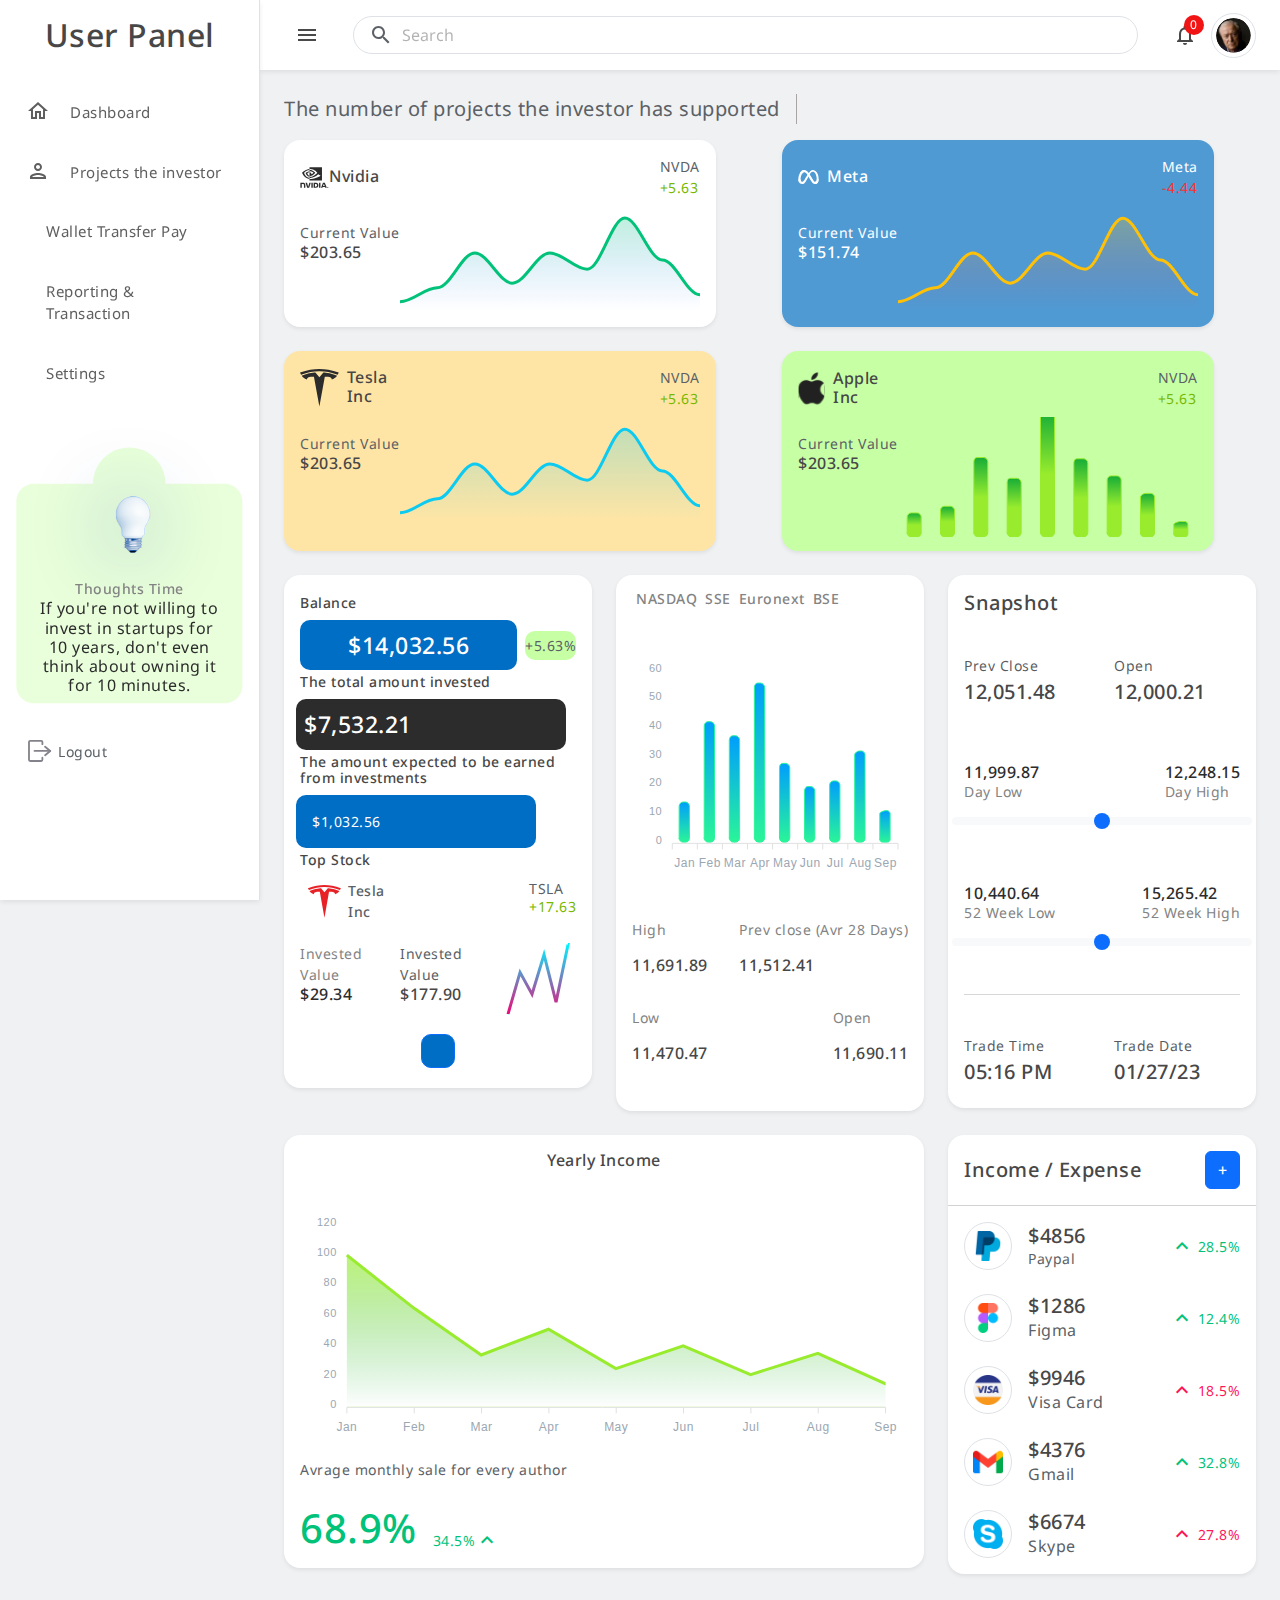
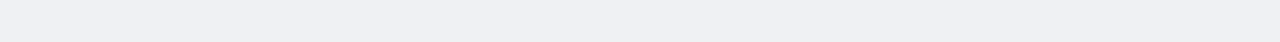
==== commit 04ab9889: "end commit" ====
--- a/dash.html
+++ b/dash.html
@@ -850,7 +850,7 @@
 
   <script src="assets/js/data-widgets.js"></script>
   <script src="assets/js/main.js"></script>
-
+  
 
 </body>
 
--- a/css/dash.css
+++ b/css/dash.css
@@ -194,7 +194,7 @@
         font-weight: bold;
         border: none;
         border-radius: 10px;
-        padding: 10px 20px;
+        padding: 15px 20px;
         
       }
 
@@ -231,7 +231,7 @@
       .payment-amount {
         color: #4CAF50;
         font-weight: bold;
-        font-size: 1.2rem;
+        font-size: 16px;
       }
       .form-check-label {
         margin-left: 5px;
@@ -244,3 +244,163 @@
       .btn-pay:hover {
         background-color: #45a049;
       }
+
+      /* dash4 */
+      .table-container {
+        padding: 10px;
+        background-color: #fff;
+        
+      }
+      .table thead th {
+        background-color: #63a5f7;
+        color: white;
+        text-align: center;
+        border-radius: 5px;
+        padding: 10px;
+      }
+      .table td {
+        text-align: center;
+        vertical-align: middle;
+      }
+      .table td, .table th {
+        border-left: none;
+        border-right: none;
+    }
+
+      /* dashbord5 */
+      .sidebar a {
+        color: #333;
+        text-decoration: none;
+        padding: 10px;
+        display: block;
+        border-radius: 5px;
+      }
+      .sidebar a:hover {
+        background-color: #e9ecef;
+      }
+
+      .sidebar h6{
+        font-size:20px;
+        font-weight:500;
+        width:170px;
+      }
+
+      .menu-title {
+        padding: 10px;
+        display: flex;
+        justify-content: space-between;
+        align-items: center;
+        cursor: pointer;
+    }
+    
+    .menu-title a {
+        text-decoration: none;
+        color: #333;
+        font-size: 16px;
+        display: flex;
+        align-items: center;
+        justify-content: space-between;
+        width: 100%;
+    }
+    
+    .arrow-icon {
+        transition: transform 0.3s ease;
+    }
+    
+    .menu-bar {
+        list-style: none;
+        padding: 0;
+        margin: 0;
+        display: none; 
+        transition: all 0.3s ease;
+    }
+    
+    .menu-bar li {
+        padding: 0 15px;
+        border-bottom: 1px solid #eee;
+    }
+    
+    .menu-bar p {
+        font-size: 14px;
+        font-weight: 400;
+        margin: 0;
+    }
+    
+    .menu-bar span {
+        font-size: 11px;
+        font-weight: 400;
+        color: #777;
+    }
+    
+    .extra-content {
+        padding: 20px;
+        font-size: 14px;
+        display: block; 
+    }
+
+
+    .menu {
+      list-style: none;
+      padding: 0;
+      margin-left: 16px;
+  }
+  
+  .menu li {
+      padding: 0 15px;
+      border-bottom: 1px solid #eee;
+  }
+  
+  .menu p {
+      font-size: 14px;
+      font-weight: 400;
+      margin: 0;
+  }
+  
+  .menu span {
+      font-size: 11px;
+      font-weight: 400;
+      color: #777;
+  }
+    
+  .profile-card {
+    background-color: #fff;
+    border-radius: 10px;
+    padding: 20px;
+    box-shadow: 0 2px 10px rgba(0, 0, 0, 0.1);
+}
+.profile-icon {
+    font-size: 80px;
+    color: #ccc;
+    border: 2px dashed #ccc;
+    border-radius: 10px;
+    padding: 20px;
+    display: flex;
+    justify-content: center;
+    align-items: center;
+    height: 100%;
+}
+.social-toggle {
+    display: flex;
+    align-items: center;
+    gap: 10px;
+}
+
+
+.Secure-account{
+  border:1.43px solid #EAEAEA ;
+  padding: 30px 50px ;
+  border-radius:10px
+}
+.Secure-account h6{
+  color:#019F37;
+  font-size:18px;
+  font-weight:400;
+}
+.Secure-account h6{
+  color:#00000080;
+  font-size:15px;
+  font-weight:300;
+}
+
+
+
